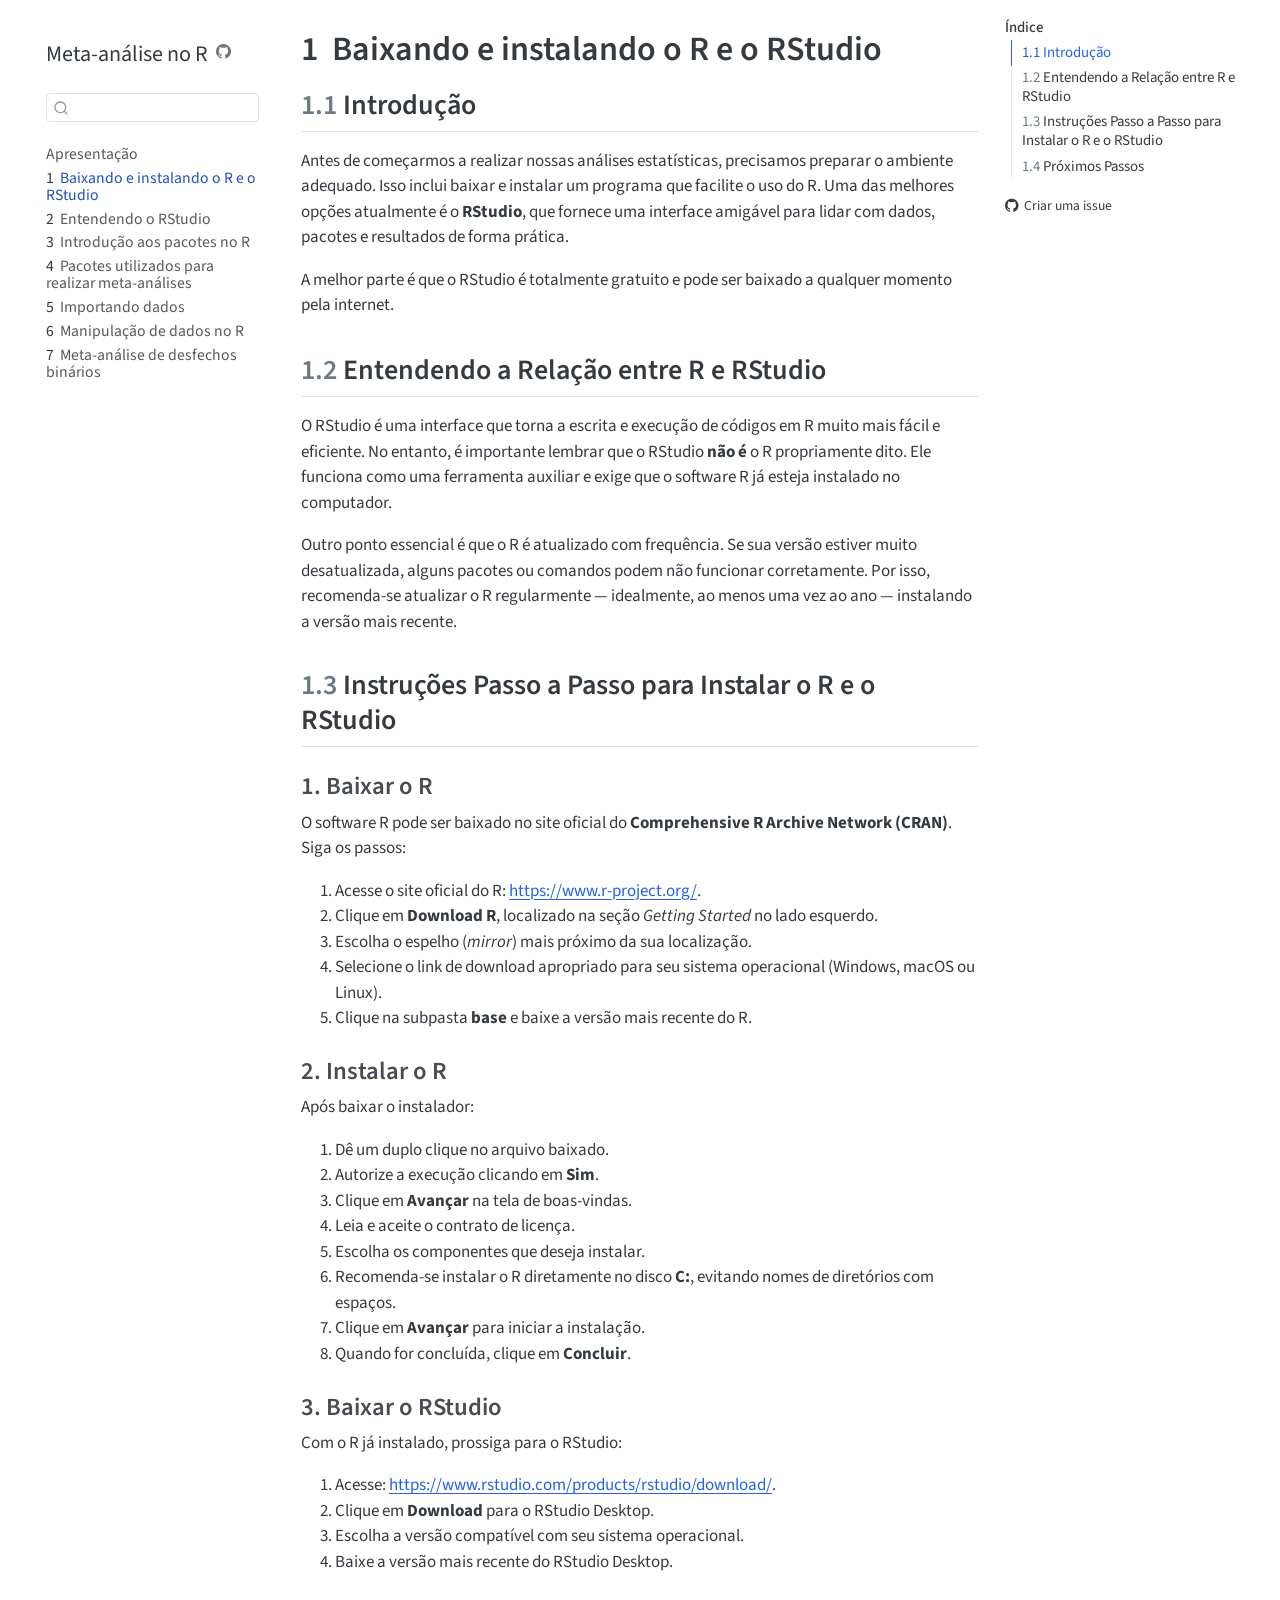
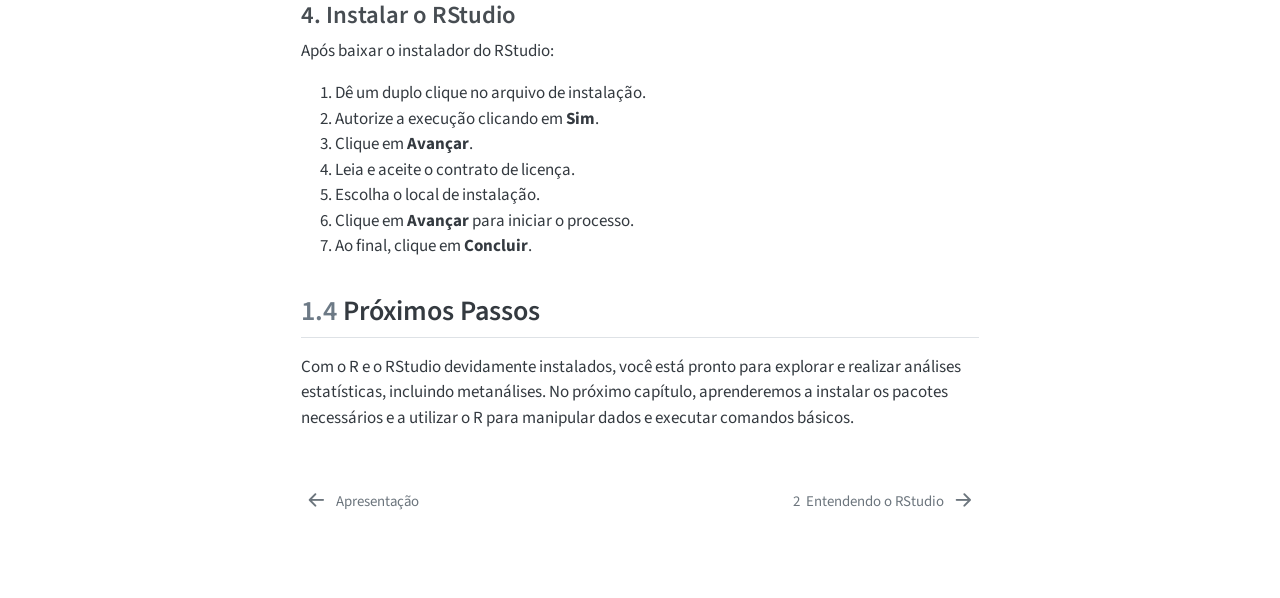
==== cap01-instalando-r-rstudio.html @ 26a284e3 "Built site for gh-pages" ====
<!DOCTYPE html>
<html xmlns="http://www.w3.org/1999/xhtml" lang="pt" xml:lang="pt"><head>

<meta charset="utf-8">
<meta name="generator" content="quarto-1.8.25">

<meta name="viewport" content="width=device-width, initial-scale=1.0, user-scalable=yes">


<title>1&nbsp; Baixando e instalando o R e o RStudio – Meta-análise no R</title>
<style>
code{white-space: pre-wrap;}
span.smallcaps{font-variant: small-caps;}
div.columns{display: flex; gap: min(4vw, 1.5em);}
div.column{flex: auto; overflow-x: auto;}
div.hanging-indent{margin-left: 1.5em; text-indent: -1.5em;}
ul.task-list{list-style: none;}
ul.task-list li input[type="checkbox"] {
  width: 0.8em;
  margin: 0 0.8em 0.2em -1em; /* quarto-specific, see https://github.com/quarto-dev/quarto-cli/issues/4556 */ 
  vertical-align: middle;
}
</style>


<script src="site_libs/quarto-nav/quarto-nav.js"></script>
<script src="site_libs/quarto-nav/headroom.min.js"></script>
<script src="site_libs/clipboard/clipboard.min.js"></script>
<script src="site_libs/quarto-search/autocomplete.umd.js"></script>
<script src="site_libs/quarto-search/fuse.min.js"></script>
<script src="site_libs/quarto-search/quarto-search.js"></script>
<meta name="quarto:offset" content="./">
<link href="./cap02-entendendo-rstudio.html" rel="next">
<link href="./index.html" rel="prev">
<script src="site_libs/quarto-html/quarto.js" type="module"></script>
<script src="site_libs/quarto-html/tabsets/tabsets.js" type="module"></script>
<script src="site_libs/quarto-html/axe/axe-check.js" type="module"></script>
<script src="site_libs/quarto-html/popper.min.js"></script>
<script src="site_libs/quarto-html/tippy.umd.min.js"></script>
<script src="site_libs/quarto-html/anchor.min.js"></script>
<link href="site_libs/quarto-html/tippy.css" rel="stylesheet">
<link href="site_libs/quarto-html/quarto-syntax-highlighting-7b89279ff1a6dce999919e0e67d4d9ec.css" rel="stylesheet" id="quarto-text-highlighting-styles">
<script src="site_libs/bootstrap/bootstrap.min.js"></script>
<link href="site_libs/bootstrap/bootstrap-icons.css" rel="stylesheet">
<link href="site_libs/bootstrap/bootstrap-bf8030b5a8b8f2de5bceddfb8bf38a1d.min.css" rel="stylesheet" append-hash="true" id="quarto-bootstrap" data-mode="light">
<script id="quarto-search-options" type="application/json">{
  "location": "sidebar",
  "copy-button": false,
  "collapse-after": 3,
  "panel-placement": "start",
  "type": "textbox",
  "limit": 50,
  "keyboard-shortcut": [
    "f",
    "/",
    "s"
  ],
  "show-item-context": false,
  "language": {
    "search-no-results-text": "Nenhum resultado",
    "search-matching-documents-text": "documentos correspondentes",
    "search-copy-link-title": "Copiar link para a busca",
    "search-hide-matches-text": "Esconder correspondências adicionais",
    "search-more-match-text": "mais correspondência neste documento",
    "search-more-matches-text": "mais correspondências neste documento",
    "search-clear-button-title": "Limpar",
    "search-text-placeholder": "",
    "search-detached-cancel-button-title": "Cancelar",
    "search-submit-button-title": "Enviar",
    "search-label": "Procurar"
  }
}</script>


</head>

<body class="nav-sidebar floating quarto-light">

<div id="quarto-search-results"></div>
  <header id="quarto-header" class="headroom fixed-top">
  <nav class="quarto-secondary-nav">
    <div class="container-fluid d-flex">
      <button type="button" class="quarto-btn-toggle btn" data-bs-toggle="collapse" role="button" data-bs-target=".quarto-sidebar-collapse-item" aria-controls="quarto-sidebar" aria-expanded="false" aria-label="Alternar barra lateral" onclick="if (window.quartoToggleHeadroom) { window.quartoToggleHeadroom(); }">
        <i class="bi bi-layout-text-sidebar-reverse"></i>
      </button>
        <nav class="quarto-page-breadcrumbs" aria-label="breadcrumb"><ol class="breadcrumb"><li class="breadcrumb-item"><a href="./cap01-instalando-r-rstudio.html"><span class="chapter-number">1</span>&nbsp; <span class="chapter-title">Baixando e instalando o R e o RStudio</span></a></li></ol></nav>
        <a class="flex-grow-1" role="navigation" data-bs-toggle="collapse" data-bs-target=".quarto-sidebar-collapse-item" aria-controls="quarto-sidebar" aria-expanded="false" aria-label="Alternar barra lateral" onclick="if (window.quartoToggleHeadroom) { window.quartoToggleHeadroom(); }">      
        </a>
      <button type="button" class="btn quarto-search-button" aria-label="Procurar" onclick="window.quartoOpenSearch();">
        <i class="bi bi-search"></i>
      </button>
    </div>
  </nav>
</header>
<!-- content -->
<div id="quarto-content" class="quarto-container page-columns page-rows-contents page-layout-article">
<!-- sidebar -->
  <nav id="quarto-sidebar" class="sidebar collapse collapse-horizontal quarto-sidebar-collapse-item sidebar-navigation floating overflow-auto">
    <div class="pt-lg-2 mt-2 text-left sidebar-header sidebar-header-stacked">
      <a href="./index.html" class="sidebar-logo-link">
      </a>
    <div class="sidebar-title mb-0 py-0">
      <a href="./">Meta-análise no R</a> 
        <div class="sidebar-tools-main">
    <a href="https://github.com/metanalise-r/metanalise-r.github.io" title="Código fonte" class="quarto-navigation-tool px-1" aria-label="Código fonte"><i class="bi bi-github"></i></a>
</div>
    </div>
      </div>
        <div class="mt-2 flex-shrink-0 align-items-center">
        <div class="sidebar-search">
        <div id="quarto-search" class="" title="Procurar"></div>
        </div>
        </div>
    <div class="sidebar-menu-container"> 
    <ul class="list-unstyled mt-1">
        <li class="sidebar-item">
  <div class="sidebar-item-container"> 
  <a href="./index.html" class="sidebar-item-text sidebar-link">
 <span class="menu-text">Apresentação</span></a>
  </div>
</li>
        <li class="sidebar-item">
  <div class="sidebar-item-container"> 
  <a href="./cap01-instalando-r-rstudio.html" class="sidebar-item-text sidebar-link active">
 <span class="menu-text"><span class="chapter-number">1</span>&nbsp; <span class="chapter-title">Baixando e instalando o R e o RStudio</span></span></a>
  </div>
</li>
        <li class="sidebar-item">
  <div class="sidebar-item-container"> 
  <a href="./cap02-entendendo-rstudio.html" class="sidebar-item-text sidebar-link">
 <span class="menu-text"><span class="chapter-number">2</span>&nbsp; <span class="chapter-title">Entendendo o RStudio</span></span></a>
  </div>
</li>
        <li class="sidebar-item">
  <div class="sidebar-item-container"> 
  <a href="./cap03-introducao-pacotes.html" class="sidebar-item-text sidebar-link">
 <span class="menu-text"><span class="chapter-number">3</span>&nbsp; <span class="chapter-title">Introdução aos pacotes no R</span></span></a>
  </div>
</li>
        <li class="sidebar-item">
  <div class="sidebar-item-container"> 
  <a href="./cap04-pacotes-metanalise.html" class="sidebar-item-text sidebar-link">
 <span class="menu-text"><span class="chapter-number">4</span>&nbsp; <span class="chapter-title">Pacotes utilizados para realizar meta-análises</span></span></a>
  </div>
</li>
        <li class="sidebar-item">
  <div class="sidebar-item-container"> 
  <a href="./cap05-importando-dados.html" class="sidebar-item-text sidebar-link">
 <span class="menu-text"><span class="chapter-number">5</span>&nbsp; <span class="chapter-title">Importando dados</span></span></a>
  </div>
</li>
        <li class="sidebar-item">
  <div class="sidebar-item-container"> 
  <a href="./cap06-manipulacao-dados.html" class="sidebar-item-text sidebar-link">
 <span class="menu-text"><span class="chapter-number">6</span>&nbsp; <span class="chapter-title">Manipulação de dados no R</span></span></a>
  </div>
</li>
        <li class="sidebar-item">
  <div class="sidebar-item-container"> 
  <a href="./cap07-metanalise-binarios.html" class="sidebar-item-text sidebar-link">
 <span class="menu-text"><span class="chapter-number">7</span>&nbsp; <span class="chapter-title">Meta-análise de desfechos binários</span></span></a>
  </div>
</li>
    </ul>
    </div>
</nav>
<div id="quarto-sidebar-glass" class="quarto-sidebar-collapse-item" data-bs-toggle="collapse" data-bs-target=".quarto-sidebar-collapse-item"></div>
<!-- margin-sidebar -->
    <div id="quarto-margin-sidebar" class="sidebar margin-sidebar">
        <nav id="TOC" role="doc-toc" class="toc-active">
    <h2 id="toc-title">Índice</h2>
   
  <ul>
  <li><a href="#introdução" id="toc-introdução" class="nav-link active" data-scroll-target="#introdução"><span class="header-section-number">1.1</span> Introdução</a></li>
  <li><a href="#entendendo-a-relação-entre-r-e-rstudio" id="toc-entendendo-a-relação-entre-r-e-rstudio" class="nav-link" data-scroll-target="#entendendo-a-relação-entre-r-e-rstudio"><span class="header-section-number">1.2</span> Entendendo a Relação entre R e RStudio</a></li>
  <li><a href="#instruções-passo-a-passo-para-instalar-o-r-e-o-rstudio" id="toc-instruções-passo-a-passo-para-instalar-o-r-e-o-rstudio" class="nav-link" data-scroll-target="#instruções-passo-a-passo-para-instalar-o-r-e-o-rstudio"><span class="header-section-number">1.3</span> Instruções Passo a Passo para Instalar o R e o RStudio</a>
  <ul class="collapse">
  <li><a href="#baixar-o-r" id="toc-baixar-o-r" class="nav-link" data-scroll-target="#baixar-o-r">1. Baixar o R</a></li>
  <li><a href="#instalar-o-r" id="toc-instalar-o-r" class="nav-link" data-scroll-target="#instalar-o-r">2. Instalar o R</a></li>
  <li><a href="#baixar-o-rstudio" id="toc-baixar-o-rstudio" class="nav-link" data-scroll-target="#baixar-o-rstudio">3. Baixar o RStudio</a></li>
  <li><a href="#instalar-o-rstudio" id="toc-instalar-o-rstudio" class="nav-link" data-scroll-target="#instalar-o-rstudio">4. Instalar o RStudio</a></li>
  </ul></li>
  <li><a href="#próximos-passos" id="toc-próximos-passos" class="nav-link" data-scroll-target="#próximos-passos"><span class="header-section-number">1.4</span> Próximos Passos</a></li>
  </ul>
<div class="toc-actions"><ul><li><a href="https://github.com/metanalise-r/metanalise-r.github.io/issues/new" class="toc-action"><i class="bi bi-github"></i>Criar uma issue</a></li></ul></div></nav>
    </div>
<!-- main -->
<main class="content" id="quarto-document-content">

<header id="title-block-header" class="quarto-title-block default">
<div class="quarto-title">
<h1 class="title"><span class="chapter-number">1</span>&nbsp; <span class="chapter-title">Baixando e instalando o R e o RStudio</span></h1>
</div>



<div class="quarto-title-meta">

    
  
    
  </div>
  


</header>


<section id="introdução" class="level2" data-number="1.1">
<h2 data-number="1.1" class="anchored" data-anchor-id="introdução"><span class="header-section-number">1.1</span> Introdução</h2>
<p>Antes de começarmos a realizar nossas análises estatísticas, precisamos preparar o ambiente adequado. Isso inclui baixar e instalar um programa que facilite o uso do R. Uma das melhores opções atualmente é o <strong>RStudio</strong>, que fornece uma interface amigável para lidar com dados, pacotes e resultados de forma prática.</p>
<p>A melhor parte é que o RStudio é totalmente gratuito e pode ser baixado a qualquer momento pela internet.</p>
</section>
<section id="entendendo-a-relação-entre-r-e-rstudio" class="level2" data-number="1.2">
<h2 data-number="1.2" class="anchored" data-anchor-id="entendendo-a-relação-entre-r-e-rstudio"><span class="header-section-number">1.2</span> Entendendo a Relação entre R e RStudio</h2>
<p>O RStudio é uma interface que torna a escrita e execução de códigos em R muito mais fácil e eficiente. No entanto, é importante lembrar que o RStudio <strong>não é</strong> o R propriamente dito. Ele funciona como uma ferramenta auxiliar e exige que o software R já esteja instalado no computador.</p>
<p>Outro ponto essencial é que o R é atualizado com frequência. Se sua versão estiver muito desatualizada, alguns pacotes ou comandos podem não funcionar corretamente. Por isso, recomenda-se atualizar o R regularmente — idealmente, ao menos uma vez ao ano — instalando a versão mais recente.</p>
</section>
<section id="instruções-passo-a-passo-para-instalar-o-r-e-o-rstudio" class="level2" data-number="1.3">
<h2 data-number="1.3" class="anchored" data-anchor-id="instruções-passo-a-passo-para-instalar-o-r-e-o-rstudio"><span class="header-section-number">1.3</span> Instruções Passo a Passo para Instalar o R e o RStudio</h2>
<section id="baixar-o-r" class="level3">
<h3 class="anchored" data-anchor-id="baixar-o-r">1. Baixar o R</h3>
<p>O software R pode ser baixado no site oficial do <strong>Comprehensive R Archive Network (CRAN)</strong>. Siga os passos:</p>
<ol type="1">
<li>Acesse o site oficial do R: <a href="https://www.r-project.org/" class="uri">https://www.r-project.org/</a>.</li>
<li>Clique em <strong>Download R</strong>, localizado na seção <em>Getting Started</em> no lado esquerdo.</li>
<li>Escolha o espelho (<em>mirror</em>) mais próximo da sua localização.</li>
<li>Selecione o link de download apropriado para seu sistema operacional (Windows, macOS ou Linux).</li>
<li>Clique na subpasta <strong>base</strong> e baixe a versão mais recente do R.</li>
</ol>
</section>
<section id="instalar-o-r" class="level3">
<h3 class="anchored" data-anchor-id="instalar-o-r">2. Instalar o R</h3>
<p>Após baixar o instalador:</p>
<ol type="1">
<li>Dê um duplo clique no arquivo baixado.</li>
<li>Autorize a execução clicando em <strong>Sim</strong>.</li>
<li>Clique em <strong>Avançar</strong> na tela de boas-vindas.</li>
<li>Leia e aceite o contrato de licença.</li>
<li>Escolha os componentes que deseja instalar.</li>
<li>Recomenda-se instalar o R diretamente no disco <strong>C:</strong>, evitando nomes de diretórios com espaços.</li>
<li>Clique em <strong>Avançar</strong> para iniciar a instalação.</li>
<li>Quando for concluída, clique em <strong>Concluir</strong>.</li>
</ol>
</section>
<section id="baixar-o-rstudio" class="level3">
<h3 class="anchored" data-anchor-id="baixar-o-rstudio">3. Baixar o RStudio</h3>
<p>Com o R já instalado, prossiga para o RStudio:</p>
<ol type="1">
<li>Acesse: <a href="https://www.rstudio.com/products/rstudio/download/" class="uri">https://www.rstudio.com/products/rstudio/download/</a>.</li>
<li>Clique em <strong>Download</strong> para o RStudio Desktop.</li>
<li>Escolha a versão compatível com seu sistema operacional.</li>
<li>Baixe a versão mais recente do RStudio Desktop.</li>
</ol>
</section>
<section id="instalar-o-rstudio" class="level3">
<h3 class="anchored" data-anchor-id="instalar-o-rstudio">4. Instalar o RStudio</h3>
<p>Após baixar o instalador do RStudio:</p>
<ol type="1">
<li>Dê um duplo clique no arquivo de instalação.</li>
<li>Autorize a execução clicando em <strong>Sim</strong>.</li>
<li>Clique em <strong>Avançar</strong>.</li>
<li>Leia e aceite o contrato de licença.</li>
<li>Escolha o local de instalação.</li>
<li>Clique em <strong>Avançar</strong> para iniciar o processo.</li>
<li>Ao final, clique em <strong>Concluir</strong>.</li>
</ol>
</section>
</section>
<section id="próximos-passos" class="level2" data-number="1.4">
<h2 data-number="1.4" class="anchored" data-anchor-id="próximos-passos"><span class="header-section-number">1.4</span> Próximos Passos</h2>
<p>Com o R e o RStudio devidamente instalados, você está pronto para explorar e realizar análises estatísticas, incluindo metanálises. No próximo capítulo, aprenderemos a instalar os pacotes necessários e a utilizar o R para manipular dados e executar comandos básicos.</p>


</section>

</main> <!-- /main -->
<script id="quarto-html-after-body" type="application/javascript">
  window.document.addEventListener("DOMContentLoaded", function (event) {
    const icon = "";
    const anchorJS = new window.AnchorJS();
    anchorJS.options = {
      placement: 'right',
      icon: icon
    };
    anchorJS.add('.anchored');
    const isCodeAnnotation = (el) => {
      for (const clz of el.classList) {
        if (clz.startsWith('code-annotation-')) {                     
          return true;
        }
      }
      return false;
    }
    const onCopySuccess = function(e) {
      // button target
      const button = e.trigger;
      // don't keep focus
      button.blur();
      // flash "checked"
      button.classList.add('code-copy-button-checked');
      var currentTitle = button.getAttribute("title");
      button.setAttribute("title", "Copiada");
      let tooltip;
      if (window.bootstrap) {
        button.setAttribute("data-bs-toggle", "tooltip");
        button.setAttribute("data-bs-placement", "left");
        button.setAttribute("data-bs-title", "Copiada");
        tooltip = new bootstrap.Tooltip(button, 
          { trigger: "manual", 
            customClass: "code-copy-button-tooltip",
            offset: [0, -8]});
        tooltip.show();    
      }
      setTimeout(function() {
        if (tooltip) {
          tooltip.hide();
          button.removeAttribute("data-bs-title");
          button.removeAttribute("data-bs-toggle");
          button.removeAttribute("data-bs-placement");
        }
        button.setAttribute("title", currentTitle);
        button.classList.remove('code-copy-button-checked');
      }, 1000);
      // clear code selection
      e.clearSelection();
    }
    const getTextToCopy = function(trigger) {
      const outerScaffold = trigger.parentElement.cloneNode(true);
      const codeEl = outerScaffold.querySelector('code');
      for (const childEl of codeEl.children) {
        if (isCodeAnnotation(childEl)) {
          childEl.remove();
        }
      }
      return codeEl.innerText;
    }
    const clipboard = new window.ClipboardJS('.code-copy-button:not([data-in-quarto-modal])', {
      text: getTextToCopy
    });
    clipboard.on('success', onCopySuccess);
    if (window.document.getElementById('quarto-embedded-source-code-modal')) {
      const clipboardModal = new window.ClipboardJS('.code-copy-button[data-in-quarto-modal]', {
        text: getTextToCopy,
        container: window.document.getElementById('quarto-embedded-source-code-modal')
      });
      clipboardModal.on('success', onCopySuccess);
    }
      var localhostRegex = new RegExp(/^(?:http|https):\/\/localhost\:?[0-9]*\//);
      var mailtoRegex = new RegExp(/^mailto:/);
        var filterRegex = new RegExp("https:\/\/metanalise-r\.github\.io");
      var isInternal = (href) => {
          return filterRegex.test(href) || localhostRegex.test(href) || mailtoRegex.test(href);
      }
      // Inspect non-navigation links and adorn them if external
     var links = window.document.querySelectorAll('a[href]:not(.nav-link):not(.navbar-brand):not(.toc-action):not(.sidebar-link):not(.sidebar-item-toggle):not(.pagination-link):not(.no-external):not([aria-hidden]):not(.dropdown-item):not(.quarto-navigation-tool):not(.about-link)');
      for (var i=0; i<links.length; i++) {
        const link = links[i];
        if (!isInternal(link.href)) {
          // undo the damage that might have been done by quarto-nav.js in the case of
          // links that we want to consider external
          if (link.dataset.originalHref !== undefined) {
            link.href = link.dataset.originalHref;
          }
        }
      }
    function tippyHover(el, contentFn, onTriggerFn, onUntriggerFn) {
      const config = {
        allowHTML: true,
        maxWidth: 500,
        delay: 100,
        arrow: false,
        appendTo: function(el) {
            return el.parentElement;
        },
        interactive: true,
        interactiveBorder: 10,
        theme: 'quarto',
        placement: 'bottom-start',
      };
      if (contentFn) {
        config.content = contentFn;
      }
      if (onTriggerFn) {
        config.onTrigger = onTriggerFn;
      }
      if (onUntriggerFn) {
        config.onUntrigger = onUntriggerFn;
      }
      window.tippy(el, config); 
    }
    const noterefs = window.document.querySelectorAll('a[role="doc-noteref"]');
    for (var i=0; i<noterefs.length; i++) {
      const ref = noterefs[i];
      tippyHover(ref, function() {
        // use id or data attribute instead here
        let href = ref.getAttribute('data-footnote-href') || ref.getAttribute('href');
        try { href = new URL(href).hash; } catch {}
        const id = href.replace(/^#\/?/, "");
        const note = window.document.getElementById(id);
        if (note) {
          return note.innerHTML;
        } else {
          return "";
        }
      });
    }
    const xrefs = window.document.querySelectorAll('a.quarto-xref');
    const processXRef = (id, note) => {
      // Strip column container classes
      const stripColumnClz = (el) => {
        el.classList.remove("page-full", "page-columns");
        if (el.children) {
          for (const child of el.children) {
            stripColumnClz(child);
          }
        }
      }
      stripColumnClz(note)
      if (id === null || id.startsWith('sec-')) {
        // Special case sections, only their first couple elements
        const container = document.createElement("div");
        if (note.children && note.children.length > 2) {
          container.appendChild(note.children[0].cloneNode(true));
          for (let i = 1; i < note.children.length; i++) {
            const child = note.children[i];
            if (child.tagName === "P" && child.innerText === "") {
              continue;
            } else {
              container.appendChild(child.cloneNode(true));
              break;
            }
          }
          if (window.Quarto?.typesetMath) {
            window.Quarto.typesetMath(container);
          }
          return container.innerHTML
        } else {
          if (window.Quarto?.typesetMath) {
            window.Quarto.typesetMath(note);
          }
          return note.innerHTML;
        }
      } else {
        // Remove any anchor links if they are present
        const anchorLink = note.querySelector('a.anchorjs-link');
        if (anchorLink) {
          anchorLink.remove();
        }
        if (window.Quarto?.typesetMath) {
          window.Quarto.typesetMath(note);
        }
        if (note.classList.contains("callout")) {
          return note.outerHTML;
        } else {
          return note.innerHTML;
        }
      }
    }
    for (var i=0; i<xrefs.length; i++) {
      const xref = xrefs[i];
      tippyHover(xref, undefined, function(instance) {
        instance.disable();
        let url = xref.getAttribute('href');
        let hash = undefined; 
        if (url.startsWith('#')) {
          hash = url;
        } else {
          try { hash = new URL(url).hash; } catch {}
        }
        if (hash) {
          const id = hash.replace(/^#\/?/, "");
          const note = window.document.getElementById(id);
          if (note !== null) {
            try {
              const html = processXRef(id, note.cloneNode(true));
              instance.setContent(html);
            } finally {
              instance.enable();
              instance.show();
            }
          } else {
            // See if we can fetch this
            fetch(url.split('#')[0])
            .then(res => res.text())
            .then(html => {
              const parser = new DOMParser();
              const htmlDoc = parser.parseFromString(html, "text/html");
              const note = htmlDoc.getElementById(id);
              if (note !== null) {
                const html = processXRef(id, note);
                instance.setContent(html);
              } 
            }).finally(() => {
              instance.enable();
              instance.show();
            });
          }
        } else {
          // See if we can fetch a full url (with no hash to target)
          // This is a special case and we should probably do some content thinning / targeting
          fetch(url)
          .then(res => res.text())
          .then(html => {
            const parser = new DOMParser();
            const htmlDoc = parser.parseFromString(html, "text/html");
            const note = htmlDoc.querySelector('main.content');
            if (note !== null) {
              // This should only happen for chapter cross references
              // (since there is no id in the URL)
              // remove the first header
              if (note.children.length > 0 && note.children[0].tagName === "HEADER") {
                note.children[0].remove();
              }
              const html = processXRef(null, note);
              instance.setContent(html);
            } 
          }).finally(() => {
            instance.enable();
            instance.show();
          });
        }
      }, function(instance) {
      });
    }
        let selectedAnnoteEl;
        const selectorForAnnotation = ( cell, annotation) => {
          let cellAttr = 'data-code-cell="' + cell + '"';
          let lineAttr = 'data-code-annotation="' +  annotation + '"';
          const selector = 'span[' + cellAttr + '][' + lineAttr + ']';
          return selector;
        }
        const selectCodeLines = (annoteEl) => {
          const doc = window.document;
          const targetCell = annoteEl.getAttribute("data-target-cell");
          const targetAnnotation = annoteEl.getAttribute("data-target-annotation");
          const annoteSpan = window.document.querySelector(selectorForAnnotation(targetCell, targetAnnotation));
          const lines = annoteSpan.getAttribute("data-code-lines").split(",");
          const lineIds = lines.map((line) => {
            return targetCell + "-" + line;
          })
          let top = null;
          let height = null;
          let parent = null;
          if (lineIds.length > 0) {
              //compute the position of the single el (top and bottom and make a div)
              const el = window.document.getElementById(lineIds[0]);
              top = el.offsetTop;
              height = el.offsetHeight;
              parent = el.parentElement.parentElement;
            if (lineIds.length > 1) {
              const lastEl = window.document.getElementById(lineIds[lineIds.length - 1]);
              const bottom = lastEl.offsetTop + lastEl.offsetHeight;
              height = bottom - top;
            }
            if (top !== null && height !== null && parent !== null) {
              // cook up a div (if necessary) and position it 
              let div = window.document.getElementById("code-annotation-line-highlight");
              if (div === null) {
                div = window.document.createElement("div");
                div.setAttribute("id", "code-annotation-line-highlight");
                div.style.position = 'absolute';
                parent.appendChild(div);
              }
              div.style.top = top - 2 + "px";
              div.style.height = height + 4 + "px";
              div.style.left = 0;
              let gutterDiv = window.document.getElementById("code-annotation-line-highlight-gutter");
              if (gutterDiv === null) {
                gutterDiv = window.document.createElement("div");
                gutterDiv.setAttribute("id", "code-annotation-line-highlight-gutter");
                gutterDiv.style.position = 'absolute';
                const codeCell = window.document.getElementById(targetCell);
                const gutter = codeCell.querySelector('.code-annotation-gutter');
                gutter.appendChild(gutterDiv);
              }
              gutterDiv.style.top = top - 2 + "px";
              gutterDiv.style.height = height + 4 + "px";
            }
            selectedAnnoteEl = annoteEl;
          }
        };
        const unselectCodeLines = () => {
          const elementsIds = ["code-annotation-line-highlight", "code-annotation-line-highlight-gutter"];
          elementsIds.forEach((elId) => {
            const div = window.document.getElementById(elId);
            if (div) {
              div.remove();
            }
          });
          selectedAnnoteEl = undefined;
        };
          // Handle positioning of the toggle
      window.addEventListener(
        "resize",
        throttle(() => {
          elRect = undefined;
          if (selectedAnnoteEl) {
            selectCodeLines(selectedAnnoteEl);
          }
        }, 10)
      );
      function throttle(fn, ms) {
      let throttle = false;
      let timer;
        return (...args) => {
          if(!throttle) { // first call gets through
              fn.apply(this, args);
              throttle = true;
          } else { // all the others get throttled
              if(timer) clearTimeout(timer); // cancel #2
              timer = setTimeout(() => {
                fn.apply(this, args);
                timer = throttle = false;
              }, ms);
          }
        };
      }
        // Attach click handler to the DT
        const annoteDls = window.document.querySelectorAll('dt[data-target-cell]');
        for (const annoteDlNode of annoteDls) {
          annoteDlNode.addEventListener('click', (event) => {
            const clickedEl = event.target;
            if (clickedEl !== selectedAnnoteEl) {
              unselectCodeLines();
              const activeEl = window.document.querySelector('dt[data-target-cell].code-annotation-active');
              if (activeEl) {
                activeEl.classList.remove('code-annotation-active');
              }
              selectCodeLines(clickedEl);
              clickedEl.classList.add('code-annotation-active');
            } else {
              // Unselect the line
              unselectCodeLines();
              clickedEl.classList.remove('code-annotation-active');
            }
          });
        }
    const findCites = (el) => {
      const parentEl = el.parentElement;
      if (parentEl) {
        const cites = parentEl.dataset.cites;
        if (cites) {
          return {
            el,
            cites: cites.split(' ')
          };
        } else {
          return findCites(el.parentElement)
        }
      } else {
        return undefined;
      }
    };
    var bibliorefs = window.document.querySelectorAll('a[role="doc-biblioref"]');
    for (var i=0; i<bibliorefs.length; i++) {
      const ref = bibliorefs[i];
      const citeInfo = findCites(ref);
      if (citeInfo) {
        tippyHover(citeInfo.el, function() {
          var popup = window.document.createElement('div');
          citeInfo.cites.forEach(function(cite) {
            var citeDiv = window.document.createElement('div');
            citeDiv.classList.add('hanging-indent');
            citeDiv.classList.add('csl-entry');
            var biblioDiv = window.document.getElementById('ref-' + cite);
            if (biblioDiv) {
              citeDiv.innerHTML = biblioDiv.innerHTML;
            }
            popup.appendChild(citeDiv);
          });
          return popup.innerHTML;
        });
      }
    }
  });
  </script>
<nav class="page-navigation">
  <div class="nav-page nav-page-previous">
      <a href="./index.html" class="pagination-link" aria-label="Apresentação">
        <i class="bi bi-arrow-left-short"></i> <span class="nav-page-text">Apresentação</span>
      </a>          
  </div>
  <div class="nav-page nav-page-next">
      <a href="./cap02-entendendo-rstudio.html" class="pagination-link" aria-label="Entendendo o RStudio">
        <span class="nav-page-text"><span class="chapter-number">2</span>&nbsp; <span class="chapter-title">Entendendo o RStudio</span></span> <i class="bi bi-arrow-right-short"></i>
      </a>
  </div>
</nav>
</div> <!-- /content -->




<footer class="footer"><div class="nav-footer"><div class="nav-footer-center"><div class="toc-actions d-sm-block d-md-none"><ul><li><a href="https://github.com/metanalise-r/metanalise-r.github.io/issues/new" class="toc-action"><i class="bi bi-github"></i>Criar uma issue</a></li></ul></div></div></div></footer></body></html>
---- site_libs/quarto-html/tippy.css ----
.tippy-box[data-animation=fade][data-state=hidden]{opacity:0}[data-tippy-root]{max-width:calc(100vw - 10px)}.tippy-box{position:relative;background-color:#333;color:#fff;border-radius:4px;font-size:14px;line-height:1.4;white-space:normal;outline:0;transition-property:transform,visibility,opacity}.tippy-box[data-placement^=top]>.tippy-arrow{bottom:0}.tippy-box[data-placement^=top]>.tippy-arrow:before{bottom:-7px;left:0;border-width:8px 8px 0;border-top-color:initial;transform-origin:center top}.tippy-box[data-placement^=bottom]>.tippy-arrow{top:0}.tippy-box[data-placement^=bottom]>.tippy-arrow:before{top:-7px;left:0;border-width:0 8px 8px;border-bottom-color:initial;transform-origin:center bottom}.tippy-box[data-placement^=left]>.tippy-arrow{right:0}.tippy-box[data-placement^=left]>.tippy-arrow:before{border-width:8px 0 8px 8px;border-left-color:initial;right:-7px;transform-origin:center left}.tippy-box[data-placement^=right]>.tippy-arrow{left:0}.tippy-box[data-placement^=right]>.tippy-arrow:before{left:-7px;border-width:8px 8px 8px 0;border-right-color:initial;transform-origin:center right}.tippy-box[data-inertia][data-state=visible]{transition-timing-function:cubic-bezier(.54,1.5,.38,1.11)}.tippy-arrow{width:16px;height:16px;color:#333}.tippy-arrow:before{content:"";position:absolute;border-color:transparent;border-style:solid}.tippy-content{position:relative;padding:5px 9px;z-index:1}
---- site_libs/quarto-html/quarto-syntax-highlighting-7b89279ff1a6dce999919e0e67d4d9ec.css ----
/* quarto syntax highlight colors */
:root {
  --quarto-hl-ot-color: #003B4F;
  --quarto-hl-at-color: #657422;
  --quarto-hl-ss-color: #20794D;
  --quarto-hl-an-color: #5E5E5E;
  --quarto-hl-fu-color: #4758AB;
  --quarto-hl-st-color: #20794D;
  --quarto-hl-cf-color: #003B4F;
  --quarto-hl-op-color: #5E5E5E;
  --quarto-hl-er-color: #AD0000;
  --quarto-hl-bn-color: #AD0000;
  --quarto-hl-al-color: #AD0000;
  --quarto-hl-va-color: #111111;
  --quarto-hl-bu-color: inherit;
  --quarto-hl-ex-color: inherit;
  --quarto-hl-pp-color: #AD0000;
  --quarto-hl-in-color: #5E5E5E;
  --quarto-hl-vs-color: #20794D;
  --quarto-hl-wa-color: #5E5E5E;
  --quarto-hl-do-color: #5E5E5E;
  --quarto-hl-im-color: #00769E;
  --quarto-hl-ch-color: #20794D;
  --quarto-hl-dt-color: #AD0000;
  --quarto-hl-fl-color: #AD0000;
  --quarto-hl-co-color: #5E5E5E;
  --quarto-hl-cv-color: #5E5E5E;
  --quarto-hl-cn-color: #8f5902;
  --quarto-hl-sc-color: #5E5E5E;
  --quarto-hl-dv-color: #AD0000;
  --quarto-hl-kw-color: #003B4F;
}

/* other quarto variables */
:root {
  --quarto-font-monospace: SFMono-Regular, Menlo, Monaco, Consolas, "Liberation Mono", "Courier New", monospace;
}

/* syntax highlight based on Pandoc's rules */
pre > code.sourceCode > span {
  color: #003B4F;
}

code.sourceCode > span {
  color: #003B4F;
}

div.sourceCode,
div.sourceCode pre.sourceCode {
  color: #003B4F;
}

/* Normal */
code span {
  color: #003B4F;
}

/* Alert */
code span.al {
  color: #AD0000;
  font-style: inherit;
}

/* Annotation */
code span.an {
  color: #5E5E5E;
  font-style: inherit;
}

/* Attribute */
code span.at {
  color: #657422;
  font-style: inherit;
}

/* BaseN */
code span.bn {
  color: #AD0000;
  font-style: inherit;
}

/* BuiltIn */
code span.bu {
  font-style: inherit;
}

/* ControlFlow */
code span.cf {
  color: #003B4F;
  font-weight: bold;
  font-style: inherit;
}

/* Char */
code span.ch {
  color: #20794D;
  font-style: inherit;
}

/* Constant */
code span.cn {
  color: #8f5902;
  font-style: inherit;
}

/* Comment */
code span.co {
  color: #5E5E5E;
  font-style: inherit;
}

/* CommentVar */
code span.cv {
  color: #5E5E5E;
  font-style: italic;
}

/* Documentation */
code span.do {
  color: #5E5E5E;
  font-style: italic;
}

/* DataType */
code span.dt {
  color: #AD0000;
  font-style: inherit;
}

/* DecVal */
code span.dv {
  color: #AD0000;
  font-style: inherit;
}

/* Error */
code span.er {
  color: #AD0000;
  font-style: inherit;
}

/* Extension */
code span.ex {
  font-style: inherit;
}

/* Float */
code span.fl {
  color: #AD0000;
  font-style: inherit;
}

/* Function */
code span.fu {
  color: #4758AB;
  font-style: inherit;
}

/* Import */
code span.im {
  color: #00769E;
  font-style: inherit;
}

/* Information */
code span.in {
  color: #5E5E5E;
  font-style: inherit;
}

/* Keyword */
code span.kw {
  color: #003B4F;
  font-weight: bold;
  font-style: inherit;
}

/* Operator */
code span.op {
  color: #5E5E5E;
  font-style: inherit;
}

/* Other */
code span.ot {
  color: #003B4F;
  font-style: inherit;
}

/* Preprocessor */
code span.pp {
  color: #AD0000;
  font-style: inherit;
}

/* SpecialChar */
code span.sc {
  color: #5E5E5E;
  font-style: inherit;
}

/* SpecialString */
code span.ss {
  color: #20794D;
  font-style: inherit;
}

/* String */
code span.st {
  color: #20794D;
  font-style: inherit;
}

/* Variable */
code span.va {
  color: #111111;
  font-style: inherit;
}

/* VerbatimString */
code span.vs {
  color: #20794D;
  font-style: inherit;
}

/* Warning */
code span.wa {
  color: #5E5E5E;
  font-style: italic;
}

.prevent-inlining {
  content: "</";
}

/*# sourceMappingURL=3944bc705cfaf4c80e56f77c5205168a.css.map */
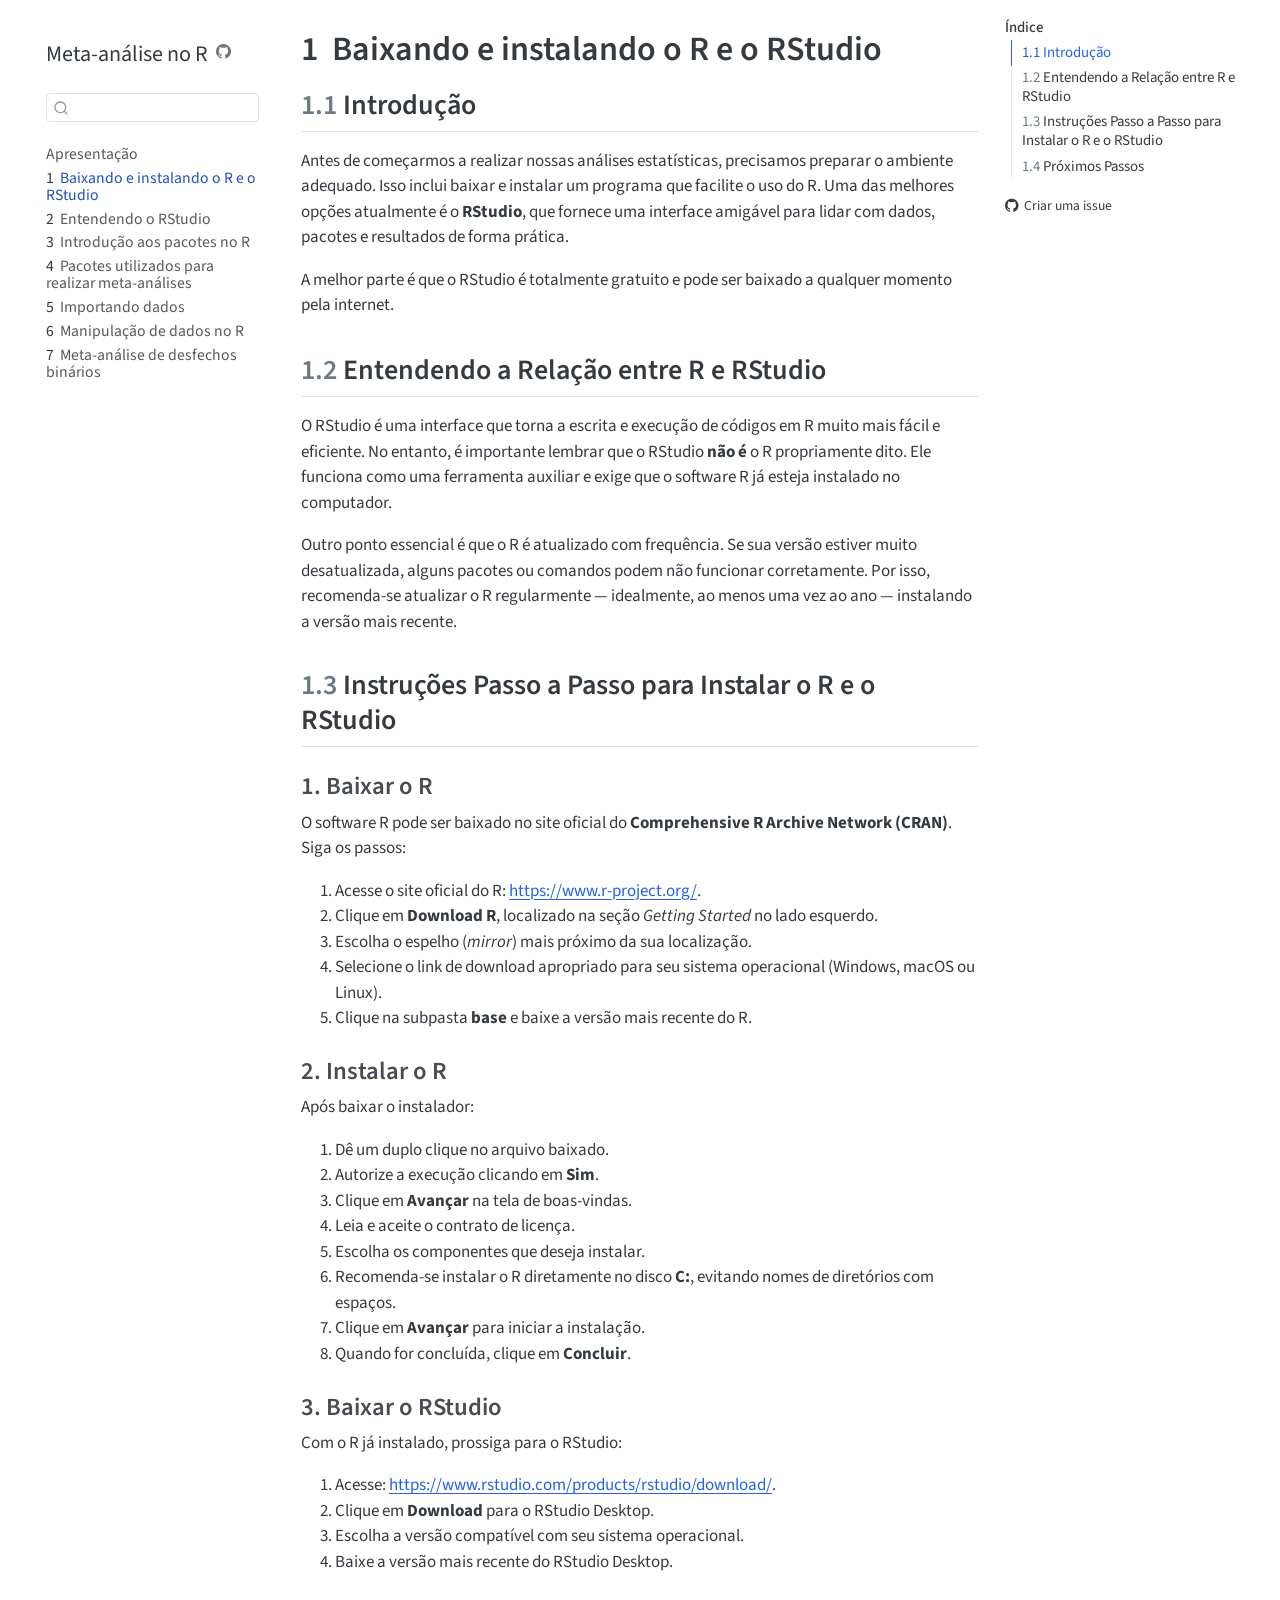
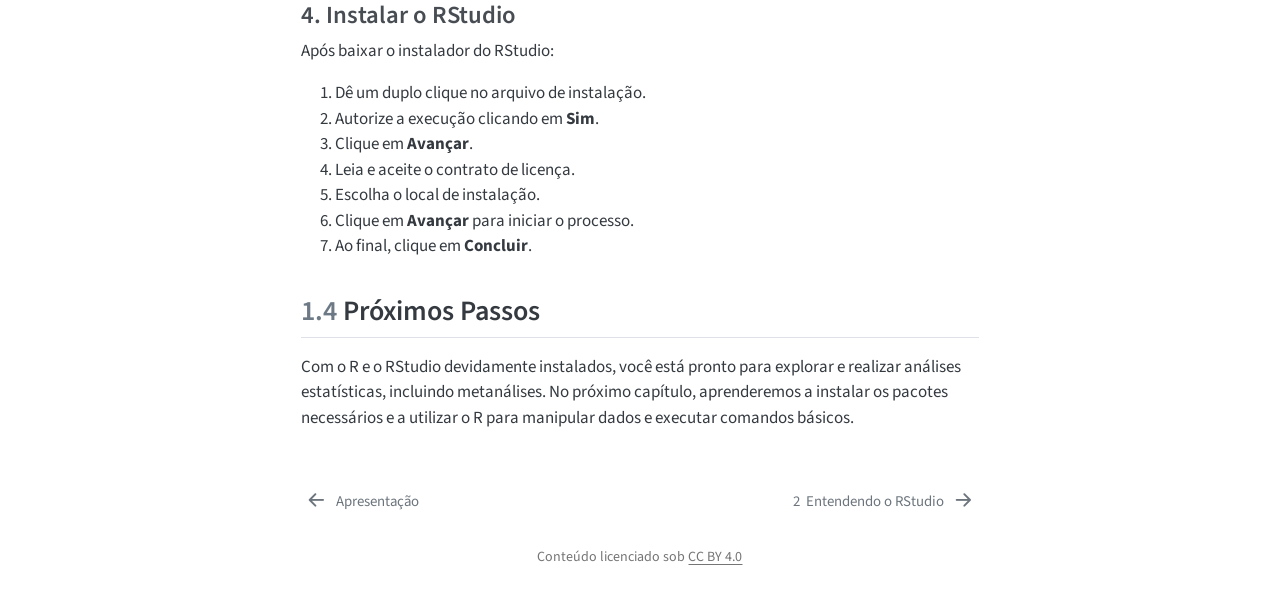
==== commit 40fa4c8c: "Built site for gh-pages" ====
--- a/cap01-instalando-r-rstudio.html
+++ b/cap01-instalando-r-rstudio.html
@@ -688,8 +688,21 @@
   </div>
 </nav>
 </div> <!-- /content -->
-
-
-
-
-<footer class="footer"><div class="nav-footer"><div class="nav-footer-center"><div class="toc-actions d-sm-block d-md-none"><ul><li><a href="https://github.com/metanalise-r/metanalise-r.github.io/issues/new" class="toc-action"><i class="bi bi-github"></i>Criar uma issue</a></li></ul></div></div></div></footer></body></html>+<footer class="footer">
+  <div class="nav-footer">
+    <div class="nav-footer-left">
+      &nbsp;
+    </div>   
+    <div class="nav-footer-center">
+<p>Conteúdo licenciado sob <a href="https://creativecommons.org/licenses/by/4.0/deed.pt-br">CC BY 4.0</a></p>
+<div class="toc-actions d-sm-block d-md-none"><ul><li><a href="https://github.com/metanalise-r/metanalise-r.github.io/issues/new" class="toc-action"><i class="bi bi-github"></i>Criar uma issue</a></li></ul></div></div>
+    <div class="nav-footer-right">
+      &nbsp;
+    </div>
+  </div>
+</footer>
+
+
+
+
+</body></html>
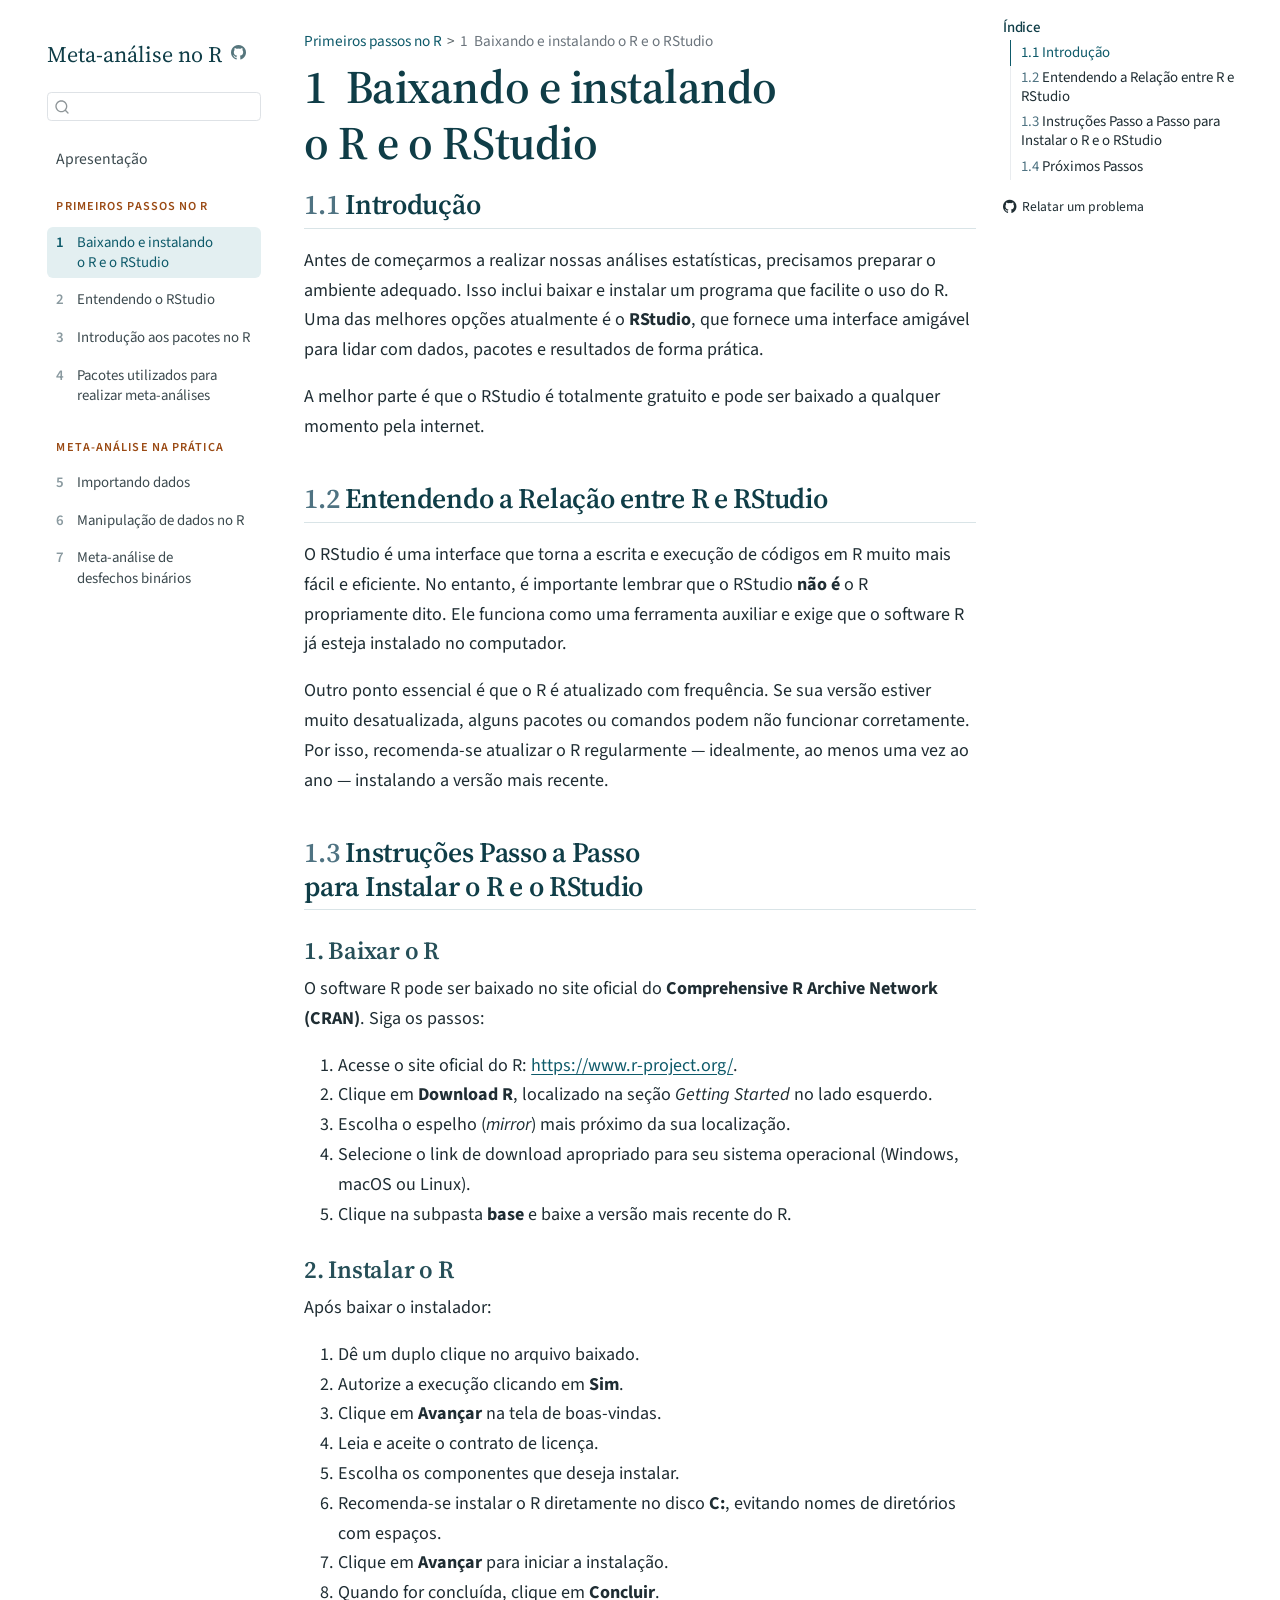
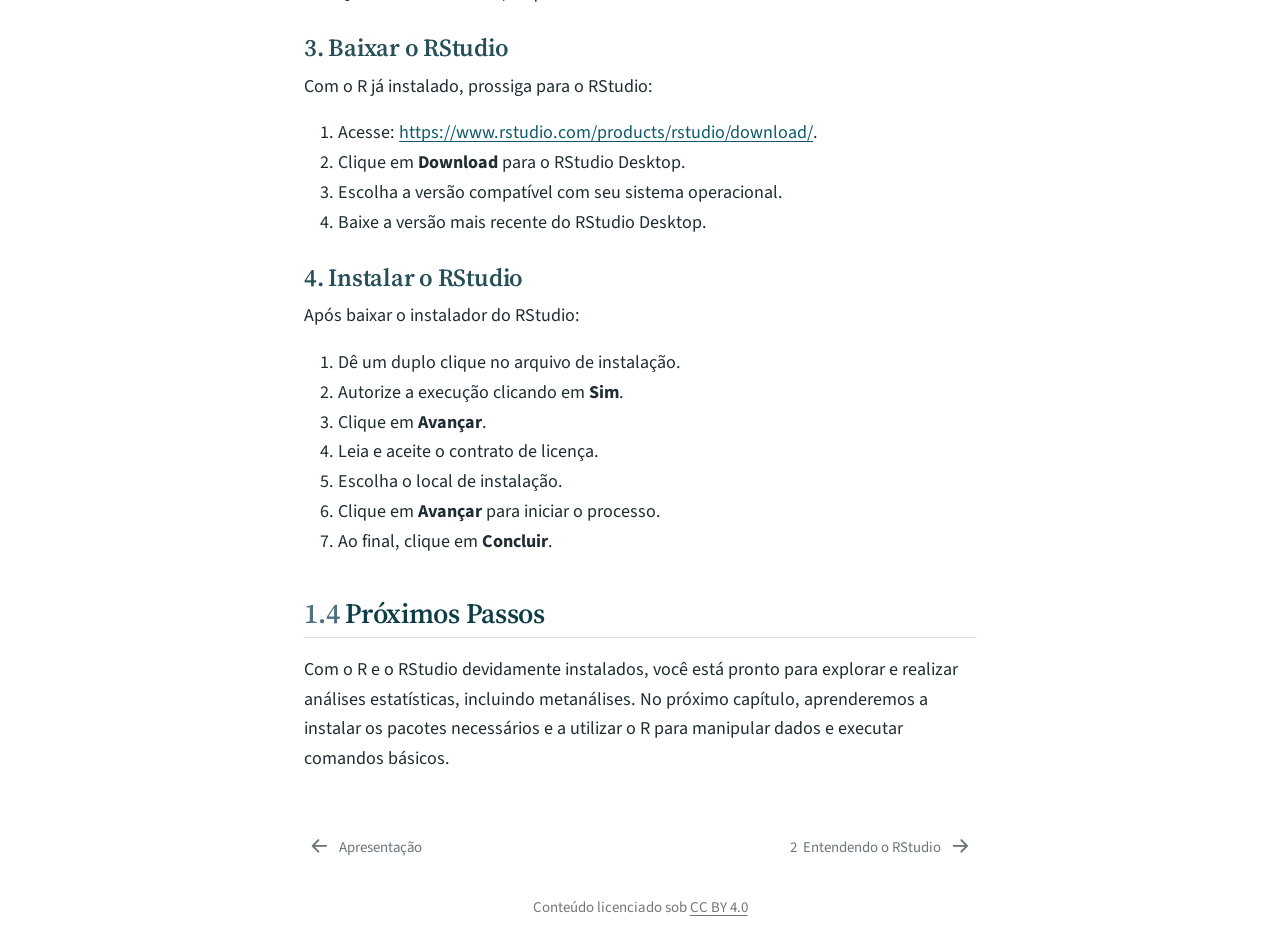
==== commit 87c90d49: "Built site for gh-pages" ====
--- a/cap01-instalando-r-rstudio.html
+++ b/cap01-instalando-r-rstudio.html
@@ -32,6 +32,7 @@
 <meta name="quarto:offset" content="./">
 <link href="./cap02-entendendo-rstudio.html" rel="next">
 <link href="./index.html" rel="prev">
+<link href="./imagens/favicon.svg" rel="icon" type="image/svg+xml">
 <script src="site_libs/quarto-html/quarto.js" type="module"></script>
 <script src="site_libs/quarto-html/tabsets/tabsets.js" type="module"></script>
 <script src="site_libs/quarto-html/axe/axe-check.js" type="module"></script>
@@ -39,10 +40,10 @@
 <script src="site_libs/quarto-html/tippy.umd.min.js"></script>
 <script src="site_libs/quarto-html/anchor.min.js"></script>
 <link href="site_libs/quarto-html/tippy.css" rel="stylesheet">
-<link href="site_libs/quarto-html/quarto-syntax-highlighting-7b89279ff1a6dce999919e0e67d4d9ec.css" rel="stylesheet" id="quarto-text-highlighting-styles">
+<link href="site_libs/quarto-html/quarto-syntax-highlighting-b311067de9bb61c87081b7a4fd9bc435.css" rel="stylesheet" id="quarto-text-highlighting-styles">
 <script src="site_libs/bootstrap/bootstrap.min.js"></script>
 <link href="site_libs/bootstrap/bootstrap-icons.css" rel="stylesheet">
-<link href="site_libs/bootstrap/bootstrap-bf8030b5a8b8f2de5bceddfb8bf38a1d.min.css" rel="stylesheet" append-hash="true" id="quarto-bootstrap" data-mode="light">
+<link href="site_libs/bootstrap/bootstrap-670e3724db7835d07184ee28e3689933.min.css" rel="stylesheet" append-hash="true" id="quarto-bootstrap" data-mode="light">
 <script id="quarto-search-options" type="application/json">{
   "location": "sidebar",
   "copy-button": false,
@@ -70,6 +71,9 @@
     "search-label": "Procurar"
   }
 }</script>
+<link rel="preconnect" href="https://fonts.googleapis.com">
+<link rel="preconnect" href="https://fonts.gstatic.com" crossorigin="">
+<link href="https://fonts.googleapis.com/css2?family=JetBrains+Mono:wght@400;600&amp;family=Source+Sans+3:ital,wght@0,400;0,600;1,400&amp;family=Source+Serif+4:opsz,wght@8..60,600&amp;display=swap" rel="stylesheet">
 
 
 </head>
@@ -83,7 +87,7 @@
       <button type="button" class="quarto-btn-toggle btn" data-bs-toggle="collapse" role="button" data-bs-target=".quarto-sidebar-collapse-item" aria-controls="quarto-sidebar" aria-expanded="false" aria-label="Alternar barra lateral" onclick="if (window.quartoToggleHeadroom) { window.quartoToggleHeadroom(); }">
         <i class="bi bi-layout-text-sidebar-reverse"></i>
       </button>
-        <nav class="quarto-page-breadcrumbs" aria-label="breadcrumb"><ol class="breadcrumb"><li class="breadcrumb-item"><a href="./cap01-instalando-r-rstudio.html"><span class="chapter-number">1</span>&nbsp; <span class="chapter-title">Baixando e instalando o R e o RStudio</span></a></li></ol></nav>
+        <nav class="quarto-page-breadcrumbs" aria-label="breadcrumb"><ol class="breadcrumb"><li class="breadcrumb-item"><a href="./cap01-instalando-r-rstudio.html">Primeiros passos no R</a></li><li class="breadcrumb-item"><a href="./cap01-instalando-r-rstudio.html"><span class="chapter-number">1</span>&nbsp; <span class="chapter-title">Baixando e instalando o R e o RStudio</span></a></li></ol></nav>
         <a class="flex-grow-1" role="navigation" data-bs-toggle="collapse" data-bs-target=".quarto-sidebar-collapse-item" aria-controls="quarto-sidebar" aria-expanded="false" aria-label="Alternar barra lateral" onclick="if (window.quartoToggleHeadroom) { window.quartoToggleHeadroom(); }">      
         </a>
       <button type="button" class="btn quarto-search-button" aria-label="Procurar" onclick="window.quartoOpenSearch();">
@@ -119,48 +123,70 @@
  <span class="menu-text">Apresentação</span></a>
   </div>
 </li>
-        <li class="sidebar-item">
+        <li class="sidebar-item sidebar-item-section">
+      <div class="sidebar-item-container"> 
+            <a class="sidebar-item-text sidebar-link text-start" data-bs-toggle="collapse" data-bs-target="#quarto-sidebar-section-1" role="navigation" aria-expanded="true">
+ <span class="menu-text">Primeiros passos no R</span></a>
+          <a class="sidebar-item-toggle text-start" data-bs-toggle="collapse" data-bs-target="#quarto-sidebar-section-1" role="navigation" aria-expanded="true" aria-label="Alternar seção">
+            <i class="bi bi-chevron-right ms-2"></i>
+          </a> 
+      </div>
+      <ul id="quarto-sidebar-section-1" class="collapse list-unstyled sidebar-section depth1 show">  
+          <li class="sidebar-item">
   <div class="sidebar-item-container"> 
   <a href="./cap01-instalando-r-rstudio.html" class="sidebar-item-text sidebar-link active">
  <span class="menu-text"><span class="chapter-number">1</span>&nbsp; <span class="chapter-title">Baixando e instalando o R e o RStudio</span></span></a>
   </div>
 </li>
-        <li class="sidebar-item">
+          <li class="sidebar-item">
   <div class="sidebar-item-container"> 
   <a href="./cap02-entendendo-rstudio.html" class="sidebar-item-text sidebar-link">
  <span class="menu-text"><span class="chapter-number">2</span>&nbsp; <span class="chapter-title">Entendendo o RStudio</span></span></a>
   </div>
 </li>
-        <li class="sidebar-item">
+          <li class="sidebar-item">
   <div class="sidebar-item-container"> 
   <a href="./cap03-introducao-pacotes.html" class="sidebar-item-text sidebar-link">
  <span class="menu-text"><span class="chapter-number">3</span>&nbsp; <span class="chapter-title">Introdução aos pacotes no R</span></span></a>
   </div>
 </li>
-        <li class="sidebar-item">
+          <li class="sidebar-item">
   <div class="sidebar-item-container"> 
   <a href="./cap04-pacotes-metanalise.html" class="sidebar-item-text sidebar-link">
  <span class="menu-text"><span class="chapter-number">4</span>&nbsp; <span class="chapter-title">Pacotes utilizados para realizar meta-análises</span></span></a>
   </div>
 </li>
-        <li class="sidebar-item">
+      </ul>
+  </li>
+        <li class="sidebar-item sidebar-item-section">
+      <div class="sidebar-item-container"> 
+            <a class="sidebar-item-text sidebar-link text-start" data-bs-toggle="collapse" data-bs-target="#quarto-sidebar-section-2" role="navigation" aria-expanded="true">
+ <span class="menu-text">Meta-análise na prática</span></a>
+          <a class="sidebar-item-toggle text-start" data-bs-toggle="collapse" data-bs-target="#quarto-sidebar-section-2" role="navigation" aria-expanded="true" aria-label="Alternar seção">
+            <i class="bi bi-chevron-right ms-2"></i>
+          </a> 
+      </div>
+      <ul id="quarto-sidebar-section-2" class="collapse list-unstyled sidebar-section depth1 show">  
+          <li class="sidebar-item">
   <div class="sidebar-item-container"> 
   <a href="./cap05-importando-dados.html" class="sidebar-item-text sidebar-link">
  <span class="menu-text"><span class="chapter-number">5</span>&nbsp; <span class="chapter-title">Importando dados</span></span></a>
   </div>
 </li>
-        <li class="sidebar-item">
+          <li class="sidebar-item">
   <div class="sidebar-item-container"> 
   <a href="./cap06-manipulacao-dados.html" class="sidebar-item-text sidebar-link">
  <span class="menu-text"><span class="chapter-number">6</span>&nbsp; <span class="chapter-title">Manipulação de dados no R</span></span></a>
   </div>
 </li>
-        <li class="sidebar-item">
+          <li class="sidebar-item">
   <div class="sidebar-item-container"> 
   <a href="./cap07-metanalise-binarios.html" class="sidebar-item-text sidebar-link">
  <span class="menu-text"><span class="chapter-number">7</span>&nbsp; <span class="chapter-title">Meta-análise de desfechos binários</span></span></a>
   </div>
 </li>
+      </ul>
+  </li>
     </ul>
     </div>
 </nav>
@@ -182,12 +208,12 @@
   </ul></li>
   <li><a href="#próximos-passos" id="toc-próximos-passos" class="nav-link" data-scroll-target="#próximos-passos"><span class="header-section-number">1.4</span> Próximos Passos</a></li>
   </ul>
-<div class="toc-actions"><ul><li><a href="https://github.com/metanalise-r/metanalise-r.github.io/issues/new" class="toc-action"><i class="bi bi-github"></i>Criar uma issue</a></li></ul></div></nav>
+<div class="toc-actions"><ul><li><a href="https://github.com/metanalise-r/metanalise-r.github.io/issues/new" class="toc-action"><i class="bi bi-github"></i>Relatar um problema</a></li></ul></div></nav>
     </div>
 <!-- main -->
 <main class="content" id="quarto-document-content">
 
-<header id="title-block-header" class="quarto-title-block default">
+<header id="title-block-header" class="quarto-title-block default"><nav class="quarto-page-breadcrumbs quarto-title-breadcrumbs d-none d-lg-block" aria-label="breadcrumb"><ol class="breadcrumb"><li class="breadcrumb-item"><a href="./cap01-instalando-r-rstudio.html">Primeiros passos no R</a></li><li class="breadcrumb-item"><a href="./cap01-instalando-r-rstudio.html"><span class="chapter-number">1</span>&nbsp; <span class="chapter-title">Baixando e instalando o R e o RStudio</span></a></li></ol></nav>
 <div class="quarto-title">
 <h1 class="title"><span class="chapter-number">1</span>&nbsp; <span class="chapter-title">Baixando e instalando o R e o RStudio</span></h1>
 </div>
@@ -695,7 +721,7 @@
     </div>   
     <div class="nav-footer-center">
 <p>Conteúdo licenciado sob <a href="https://creativecommons.org/licenses/by/4.0/deed.pt-br">CC BY 4.0</a></p>
-<div class="toc-actions d-sm-block d-md-none"><ul><li><a href="https://github.com/metanalise-r/metanalise-r.github.io/issues/new" class="toc-action"><i class="bi bi-github"></i>Criar uma issue</a></li></ul></div></div>
+<div class="toc-actions d-sm-block d-md-none"><ul><li><a href="https://github.com/metanalise-r/metanalise-r.github.io/issues/new" class="toc-action"><i class="bi bi-github"></i>Relatar um problema</a></li></ul></div></div>
     <div class="nav-footer-right">
       &nbsp;
     </div>
--- a/site_libs/quarto-html/quarto-syntax-highlighting-b311067de9bb61c87081b7a4fd9bc435.css
+++ b/site_libs/quarto-html/quarto-syntax-highlighting-b311067de9bb61c87081b7a4fd9bc435.css
@@ -0,0 +1,236 @@
+/* quarto syntax highlight colors */
+:root {
+  --quarto-hl-ot-color: #003B4F;
+  --quarto-hl-at-color: #657422;
+  --quarto-hl-ss-color: #20794D;
+  --quarto-hl-an-color: #5E5E5E;
+  --quarto-hl-fu-color: #4758AB;
+  --quarto-hl-st-color: #20794D;
+  --quarto-hl-cf-color: #003B4F;
+  --quarto-hl-op-color: #5E5E5E;
+  --quarto-hl-er-color: #AD0000;
+  --quarto-hl-bn-color: #AD0000;
+  --quarto-hl-al-color: #AD0000;
+  --quarto-hl-va-color: #111111;
+  --quarto-hl-bu-color: inherit;
+  --quarto-hl-ex-color: inherit;
+  --quarto-hl-pp-color: #AD0000;
+  --quarto-hl-in-color: #5E5E5E;
+  --quarto-hl-vs-color: #20794D;
+  --quarto-hl-wa-color: #5E5E5E;
+  --quarto-hl-do-color: #5E5E5E;
+  --quarto-hl-im-color: #00769E;
+  --quarto-hl-ch-color: #20794D;
+  --quarto-hl-dt-color: #AD0000;
+  --quarto-hl-fl-color: #AD0000;
+  --quarto-hl-co-color: #5E5E5E;
+  --quarto-hl-cv-color: #5E5E5E;
+  --quarto-hl-cn-color: #8f5902;
+  --quarto-hl-sc-color: #5E5E5E;
+  --quarto-hl-dv-color: #AD0000;
+  --quarto-hl-kw-color: #003B4F;
+}
+
+/* other quarto variables */
+:root {
+  --quarto-font-monospace: "JetBrains Mono", SFMono-Regular, Menlo, Consolas, monospace;
+}
+
+/* syntax highlight based on Pandoc's rules */
+pre > code.sourceCode > span {
+  color: #003B4F;
+}
+
+code.sourceCode > span {
+  color: #003B4F;
+}
+
+div.sourceCode,
+div.sourceCode pre.sourceCode {
+  color: #003B4F;
+}
+
+/* Normal */
+code span {
+  color: #003B4F;
+}
+
+/* Alert */
+code span.al {
+  color: #AD0000;
+  font-style: inherit;
+}
+
+/* Annotation */
+code span.an {
+  color: #5E5E5E;
+  font-style: inherit;
+}
+
+/* Attribute */
+code span.at {
+  color: #657422;
+  font-style: inherit;
+}
+
+/* BaseN */
+code span.bn {
+  color: #AD0000;
+  font-style: inherit;
+}
+
+/* BuiltIn */
+code span.bu {
+  font-style: inherit;
+}
+
+/* ControlFlow */
+code span.cf {
+  color: #003B4F;
+  font-weight: bold;
+  font-style: inherit;
+}
+
+/* Char */
+code span.ch {
+  color: #20794D;
+  font-style: inherit;
+}
+
+/* Constant */
+code span.cn {
+  color: #8f5902;
+  font-style: inherit;
+}
+
+/* Comment */
+code span.co {
+  color: #5E5E5E;
+  font-style: inherit;
+}
+
+/* CommentVar */
+code span.cv {
+  color: #5E5E5E;
+  font-style: italic;
+}
+
+/* Documentation */
+code span.do {
+  color: #5E5E5E;
+  font-style: italic;
+}
+
+/* DataType */
+code span.dt {
+  color: #AD0000;
+  font-style: inherit;
+}
+
+/* DecVal */
+code span.dv {
+  color: #AD0000;
+  font-style: inherit;
+}
+
+/* Error */
+code span.er {
+  color: #AD0000;
+  font-style: inherit;
+}
+
+/* Extension */
+code span.ex {
+  font-style: inherit;
+}
+
+/* Float */
+code span.fl {
+  color: #AD0000;
+  font-style: inherit;
+}
+
+/* Function */
+code span.fu {
+  color: #4758AB;
+  font-style: inherit;
+}
+
+/* Import */
+code span.im {
+  color: #00769E;
+  font-style: inherit;
+}
+
+/* Information */
+code span.in {
+  color: #5E5E5E;
+  font-style: inherit;
+}
+
+/* Keyword */
+code span.kw {
+  color: #003B4F;
+  font-weight: bold;
+  font-style: inherit;
+}
+
+/* Operator */
+code span.op {
+  color: #5E5E5E;
+  font-style: inherit;
+}
+
+/* Other */
+code span.ot {
+  color: #003B4F;
+  font-style: inherit;
+}
+
+/* Preprocessor */
+code span.pp {
+  color: #AD0000;
+  font-style: inherit;
+}
+
+/* SpecialChar */
+code span.sc {
+  color: #5E5E5E;
+  font-style: inherit;
+}
+
+/* SpecialString */
+code span.ss {
+  color: #20794D;
+  font-style: inherit;
+}
+
+/* String */
+code span.st {
+  color: #20794D;
+  font-style: inherit;
+}
+
+/* Variable */
+code span.va {
+  color: #111111;
+  font-style: inherit;
+}
+
+/* VerbatimString */
+code span.vs {
+  color: #20794D;
+  font-style: inherit;
+}
+
+/* Warning */
+code span.wa {
+  color: #5E5E5E;
+  font-style: italic;
+}
+
+.prevent-inlining {
+  content: "</";
+}
+
+/*# sourceMappingURL=03b29b74e27b48be120c842e5f7c568a.css.map */
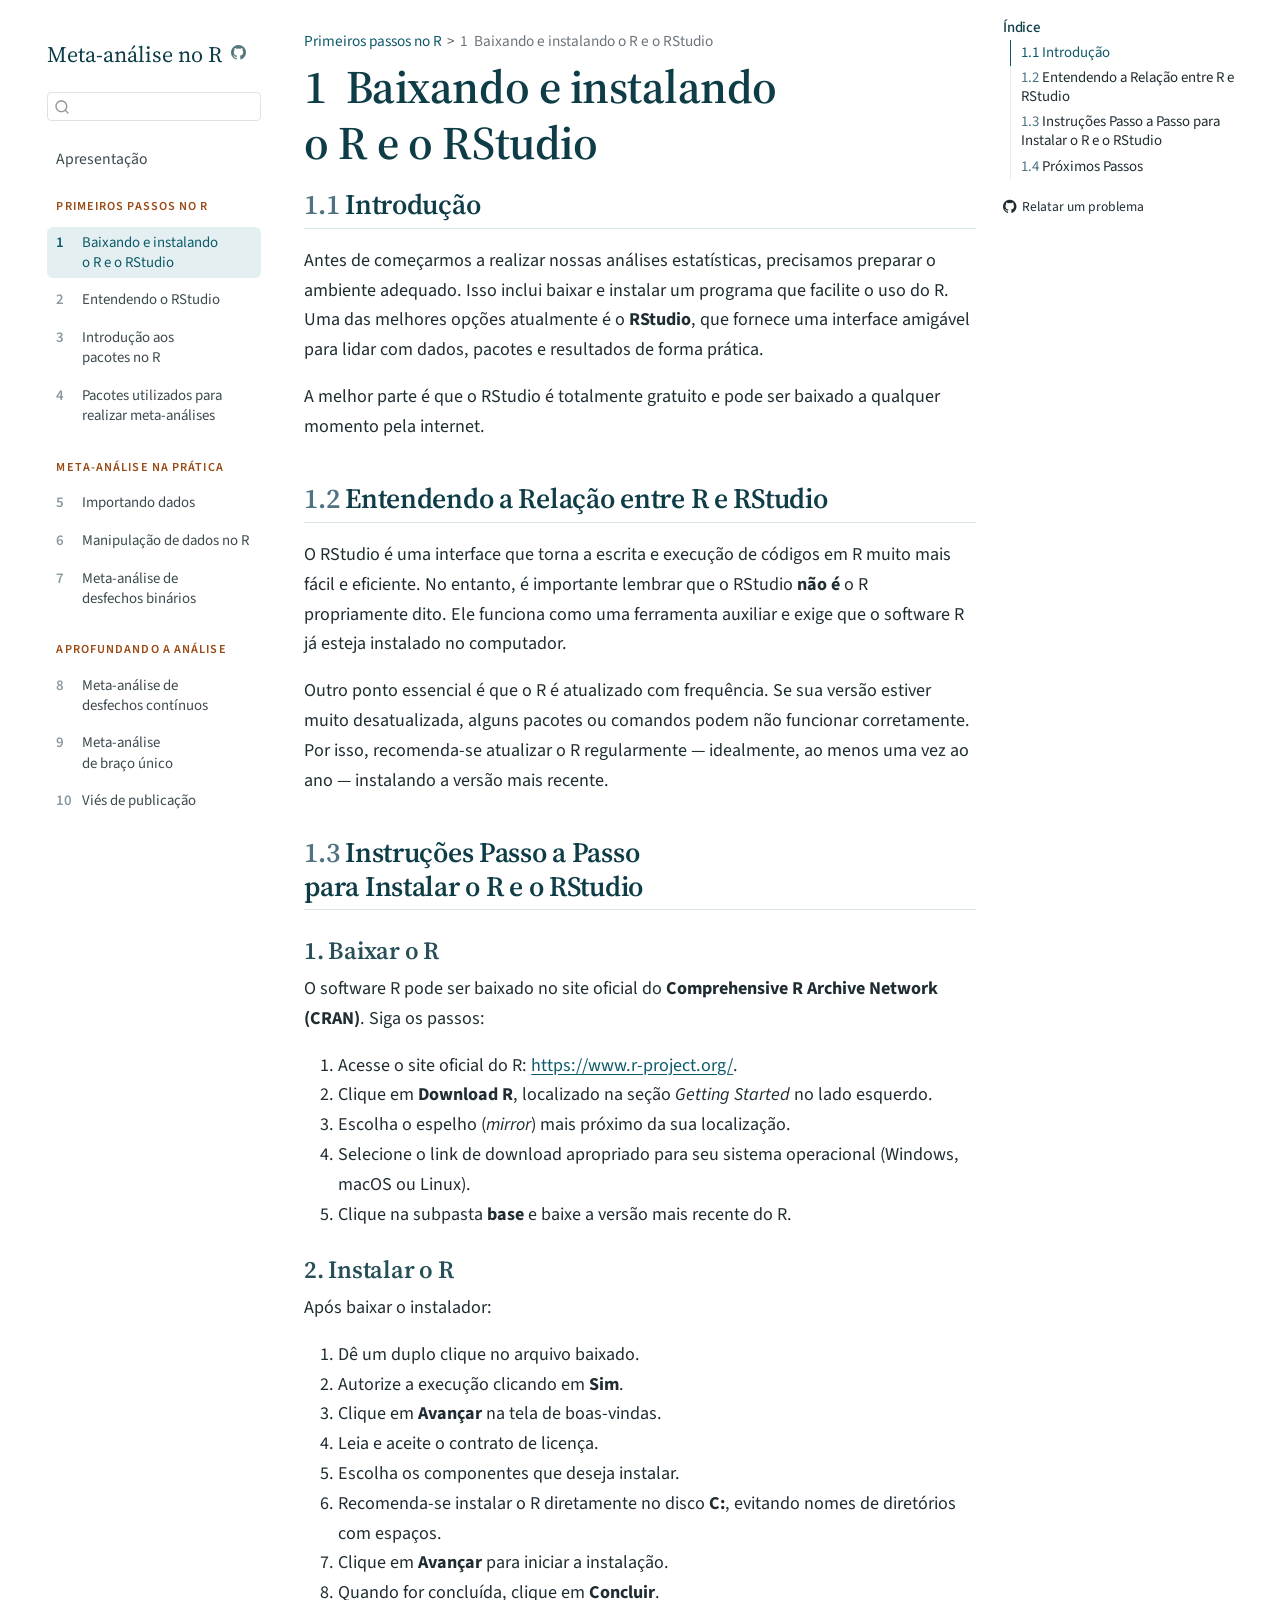
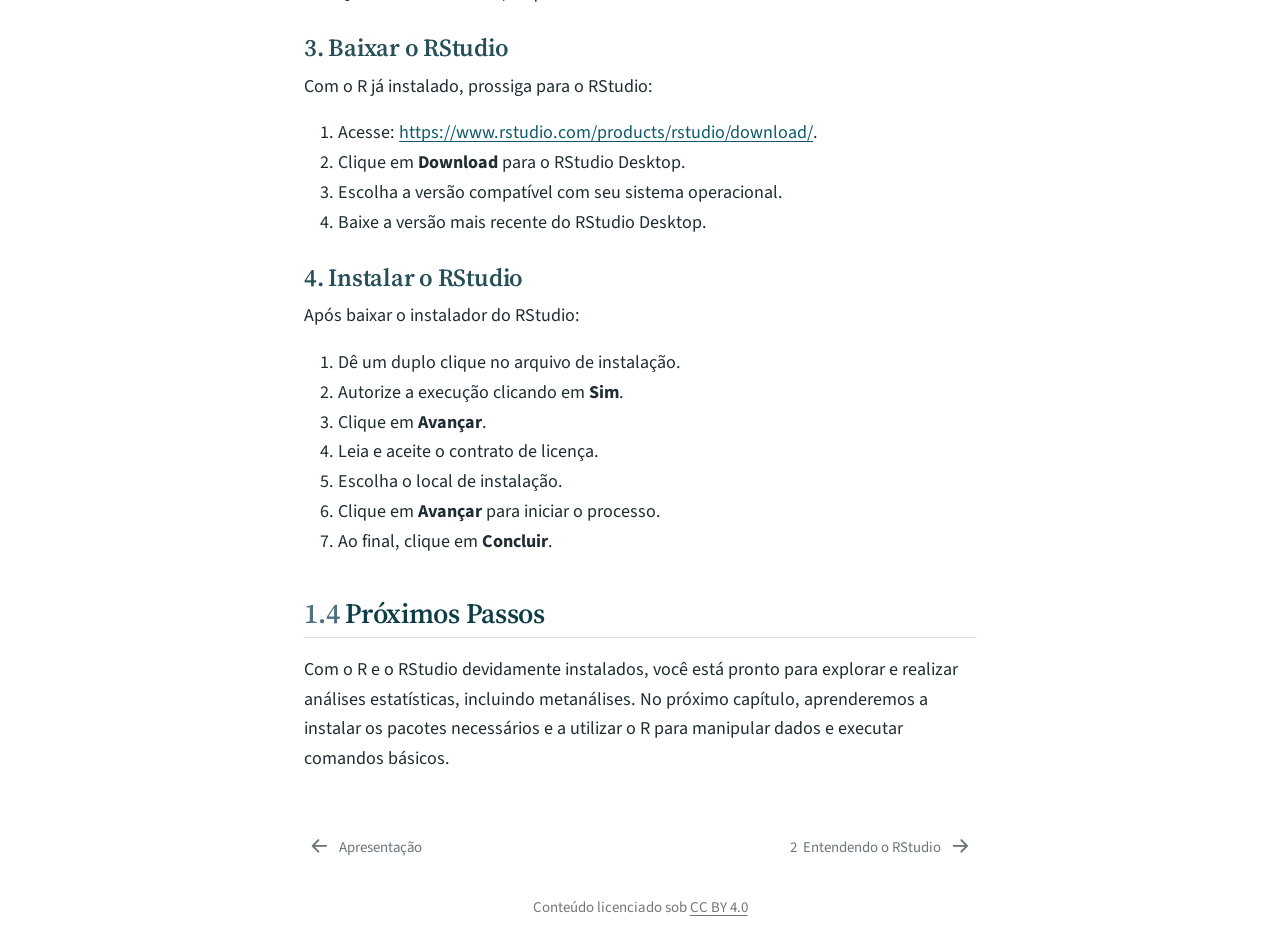
==== commit c0c9c041: "Built site for gh-pages" ====
--- a/cap01-instalando-r-rstudio.html
+++ b/cap01-instalando-r-rstudio.html
@@ -43,7 +43,7 @@
 <link href="site_libs/quarto-html/quarto-syntax-highlighting-b311067de9bb61c87081b7a4fd9bc435.css" rel="stylesheet" id="quarto-text-highlighting-styles">
 <script src="site_libs/bootstrap/bootstrap.min.js"></script>
 <link href="site_libs/bootstrap/bootstrap-icons.css" rel="stylesheet">
-<link href="site_libs/bootstrap/bootstrap-670e3724db7835d07184ee28e3689933.min.css" rel="stylesheet" append-hash="true" id="quarto-bootstrap" data-mode="light">
+<link href="site_libs/bootstrap/bootstrap-8f8930871a6f83626bb31d1f1603a1c0.min.css" rel="stylesheet" append-hash="true" id="quarto-bootstrap" data-mode="light">
 <script id="quarto-search-options" type="application/json">{
   "location": "sidebar",
   "copy-button": false,
@@ -183,6 +183,35 @@
   <div class="sidebar-item-container"> 
   <a href="./cap07-metanalise-binarios.html" class="sidebar-item-text sidebar-link">
  <span class="menu-text"><span class="chapter-number">7</span>&nbsp; <span class="chapter-title">Meta-análise de desfechos binários</span></span></a>
+  </div>
+</li>
+      </ul>
+  </li>
+        <li class="sidebar-item sidebar-item-section">
+      <div class="sidebar-item-container"> 
+            <a class="sidebar-item-text sidebar-link text-start" data-bs-toggle="collapse" data-bs-target="#quarto-sidebar-section-3" role="navigation" aria-expanded="true">
+ <span class="menu-text">Aprofundando a análise</span></a>
+          <a class="sidebar-item-toggle text-start" data-bs-toggle="collapse" data-bs-target="#quarto-sidebar-section-3" role="navigation" aria-expanded="true" aria-label="Alternar seção">
+            <i class="bi bi-chevron-right ms-2"></i>
+          </a> 
+      </div>
+      <ul id="quarto-sidebar-section-3" class="collapse list-unstyled sidebar-section depth1 show">  
+          <li class="sidebar-item">
+  <div class="sidebar-item-container"> 
+  <a href="./cap08-metanalise-continuos.html" class="sidebar-item-text sidebar-link">
+ <span class="menu-text"><span class="chapter-number">8</span>&nbsp; <span class="chapter-title">Meta-análise de desfechos contínuos</span></span></a>
+  </div>
+</li>
+          <li class="sidebar-item">
+  <div class="sidebar-item-container"> 
+  <a href="./cap09-metanalise-braco-unico.html" class="sidebar-item-text sidebar-link">
+ <span class="menu-text"><span class="chapter-number">9</span>&nbsp; <span class="chapter-title">Meta-análise de braço único</span></span></a>
+  </div>
+</li>
+          <li class="sidebar-item">
+  <div class="sidebar-item-container"> 
+  <a href="./cap10-vies-publicacao.html" class="sidebar-item-text sidebar-link">
+ <span class="menu-text"><span class="chapter-number">10</span>&nbsp; <span class="chapter-title">Viés de publicação</span></span></a>
   </div>
 </li>
       </ul>
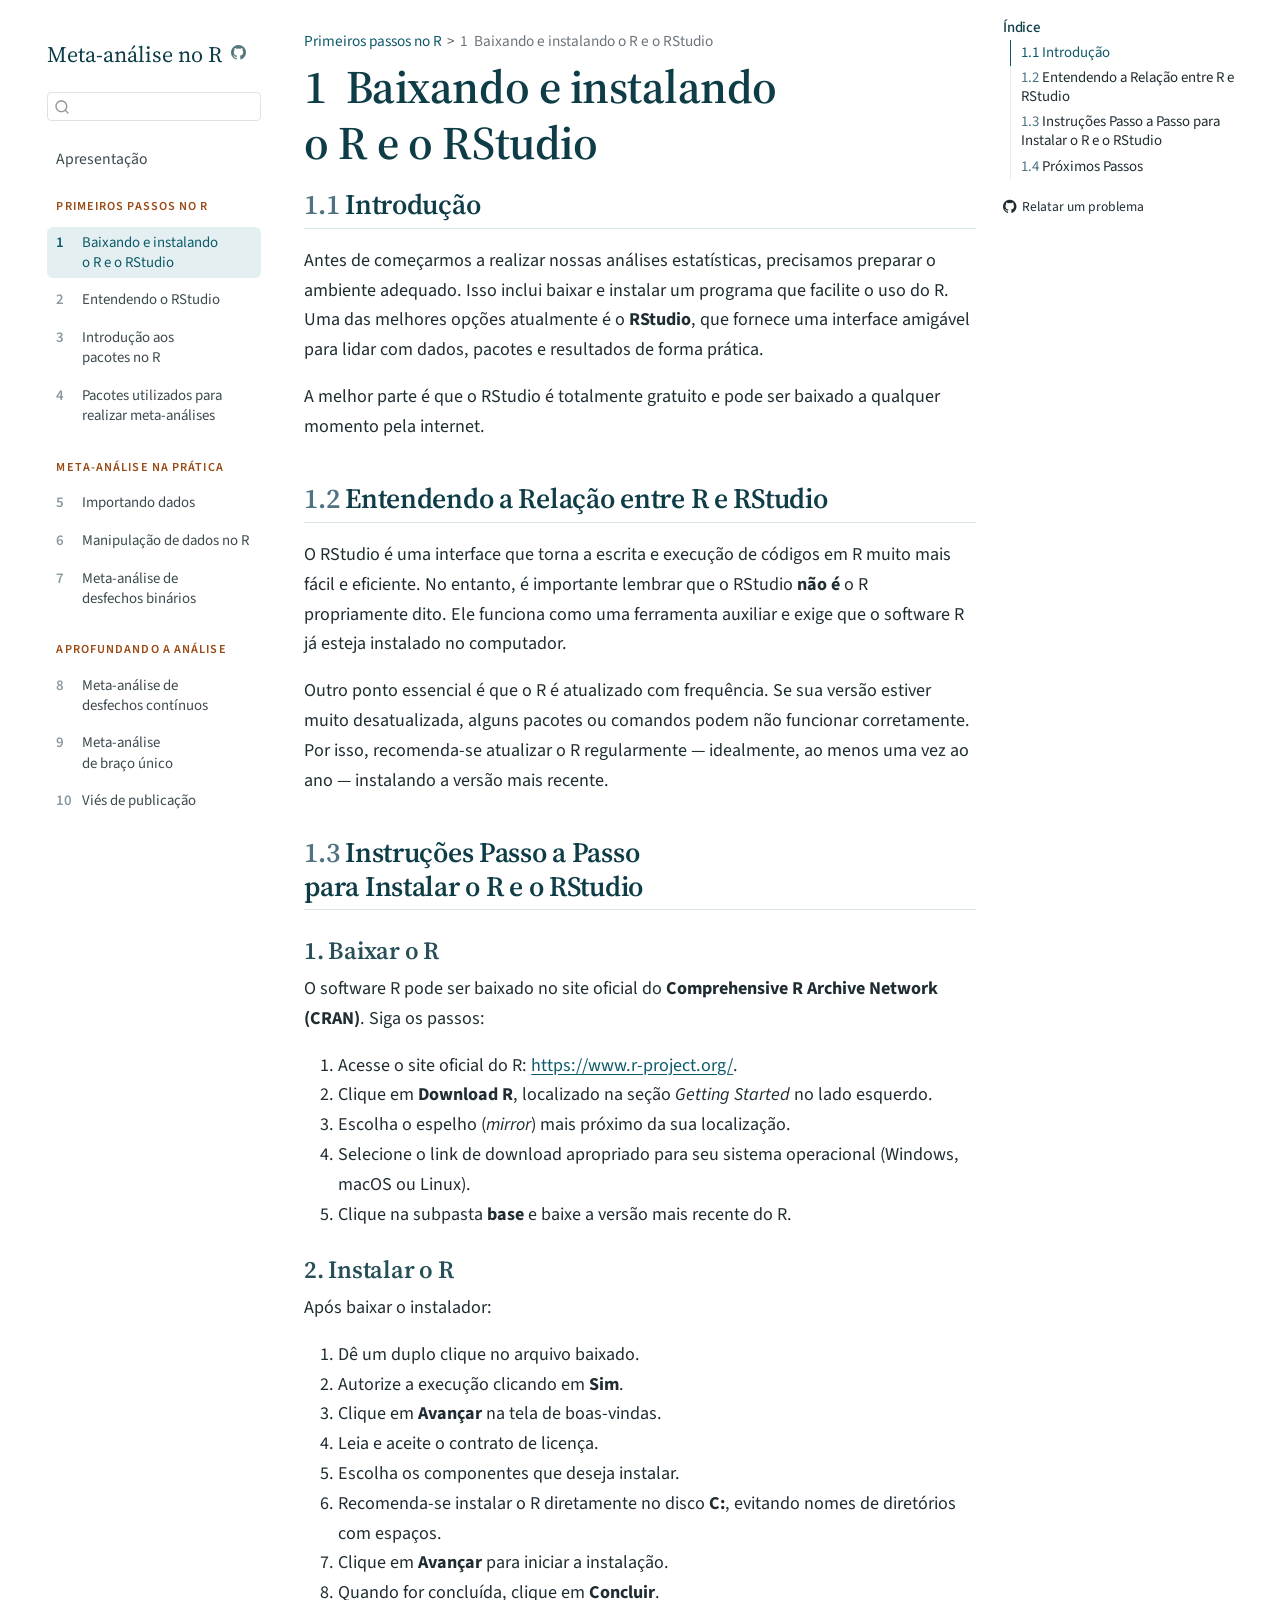
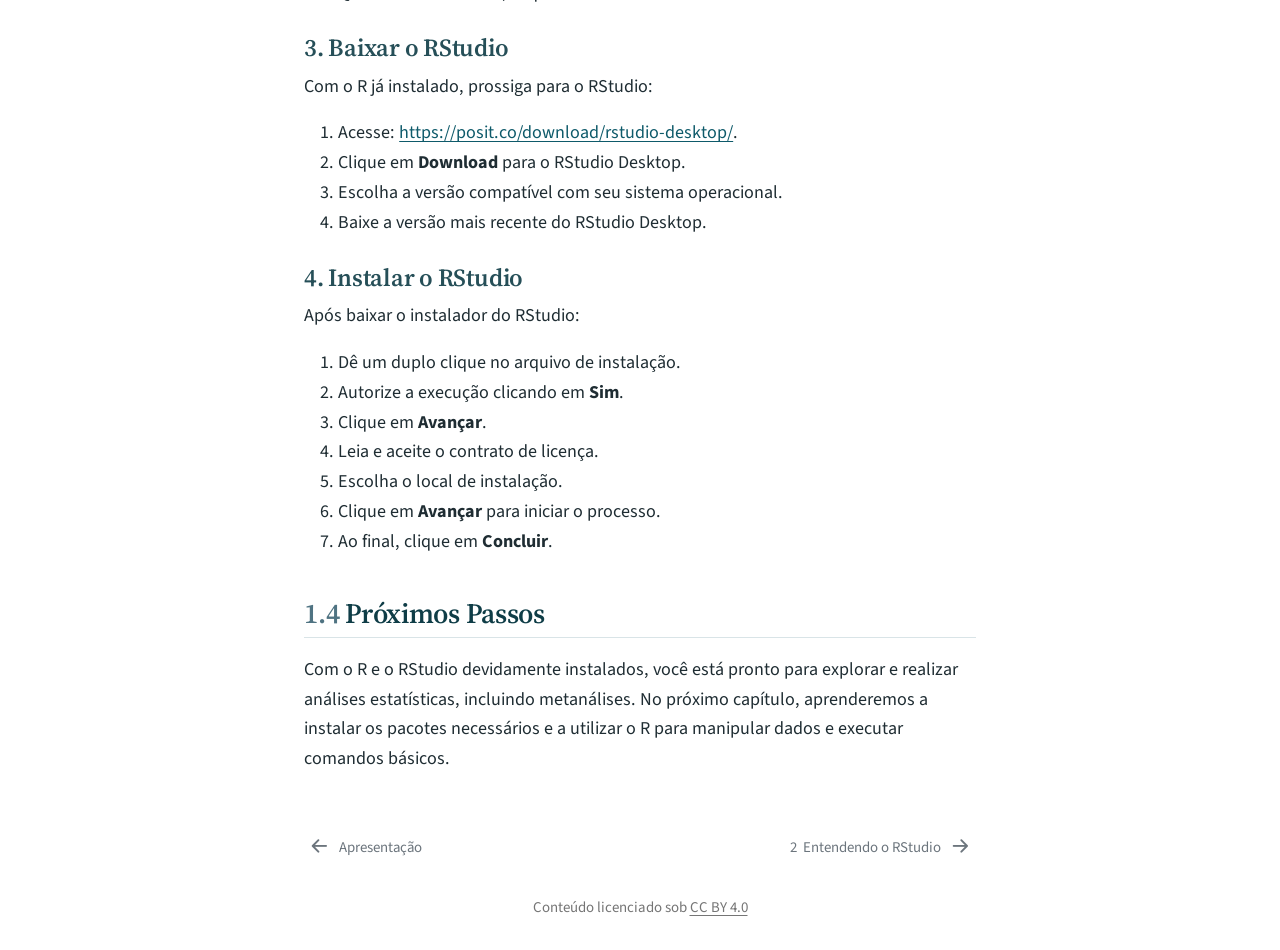
==== commit a4ded01f: "Built site for gh-pages" ====
--- a/cap01-instalando-r-rstudio.html
+++ b/cap01-instalando-r-rstudio.html
@@ -302,7 +302,7 @@
 <h3 class="anchored" data-anchor-id="baixar-o-rstudio">3. Baixar o RStudio</h3>
 <p>Com o R já instalado, prossiga para o RStudio:</p>
 <ol type="1">
-<li>Acesse: <a href="https://www.rstudio.com/products/rstudio/download/" class="uri">https://www.rstudio.com/products/rstudio/download/</a>.</li>
+<li>Acesse: <a href="https://posit.co/download/rstudio-desktop/" class="uri">https://posit.co/download/rstudio-desktop/</a>.</li>
 <li>Clique em <strong>Download</strong> para o RStudio Desktop.</li>
 <li>Escolha a versão compatível com seu sistema operacional.</li>
 <li>Baixe a versão mais recente do RStudio Desktop.</li>
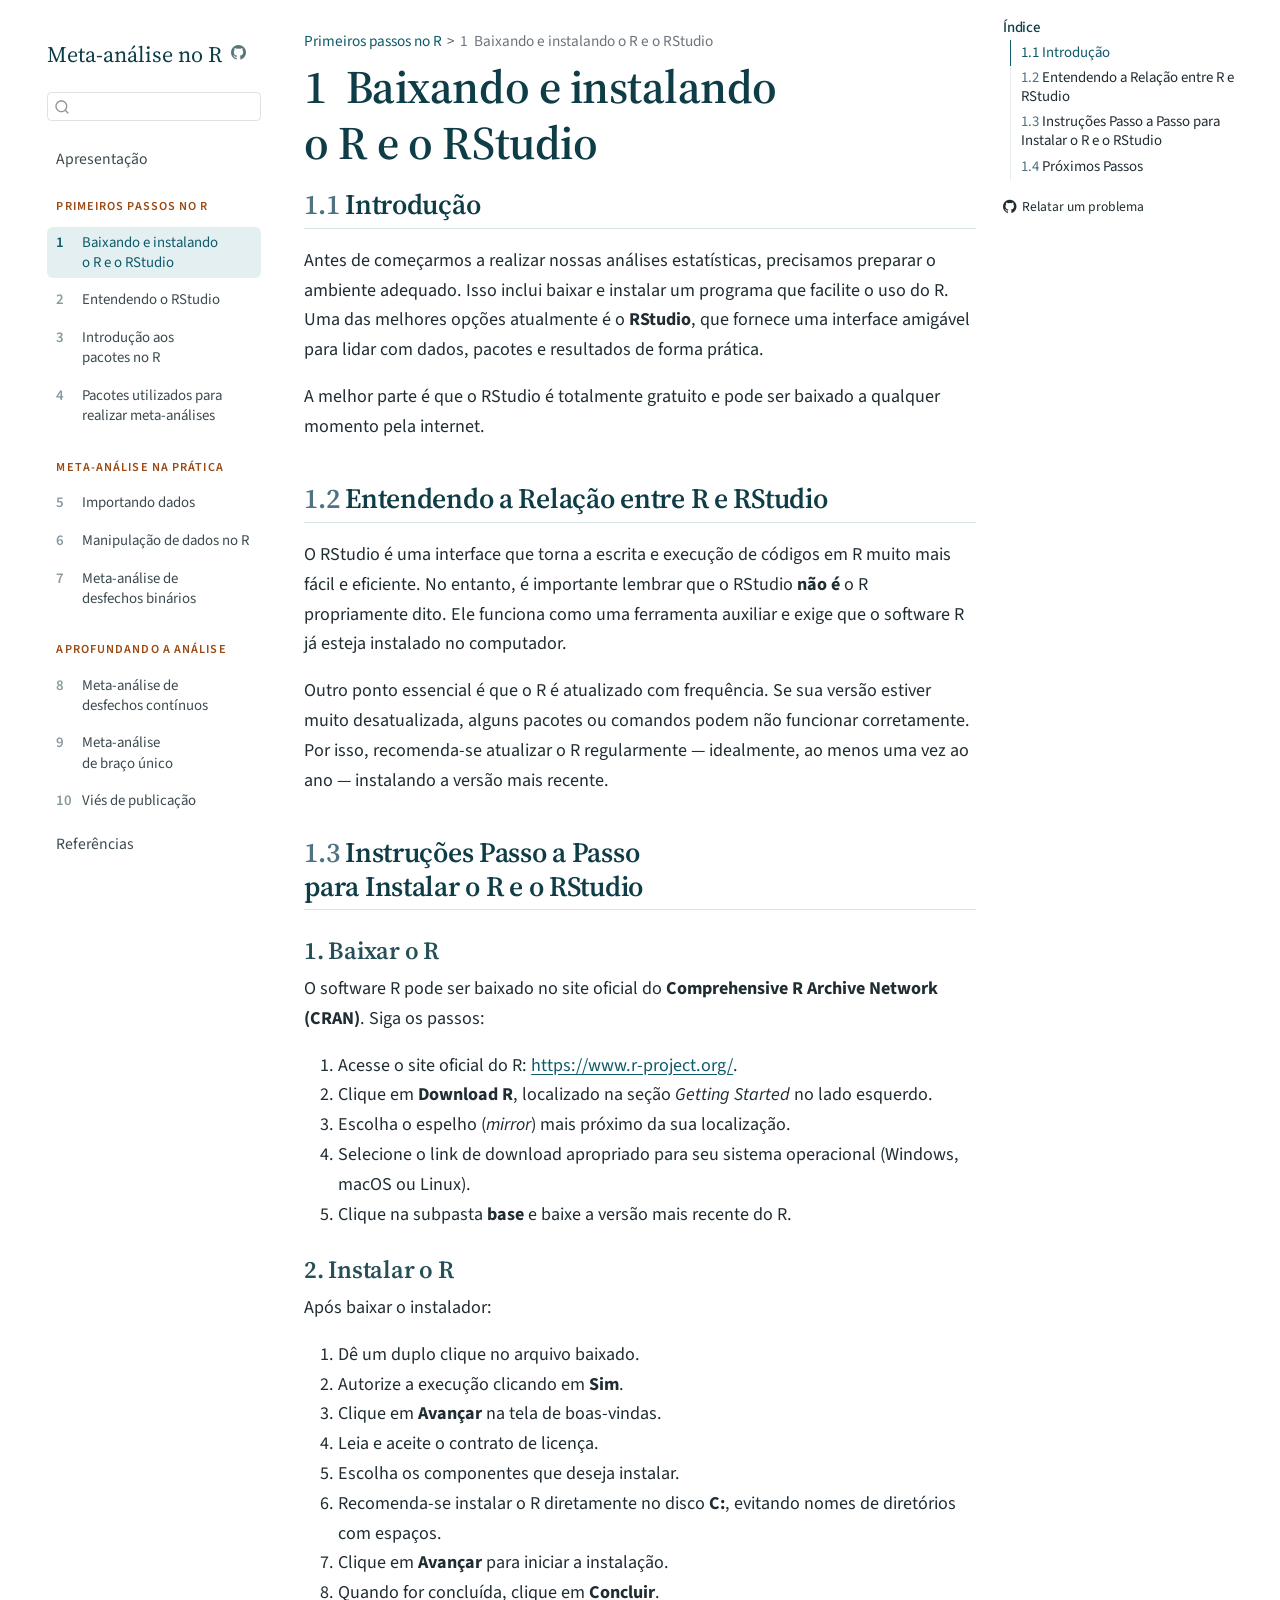
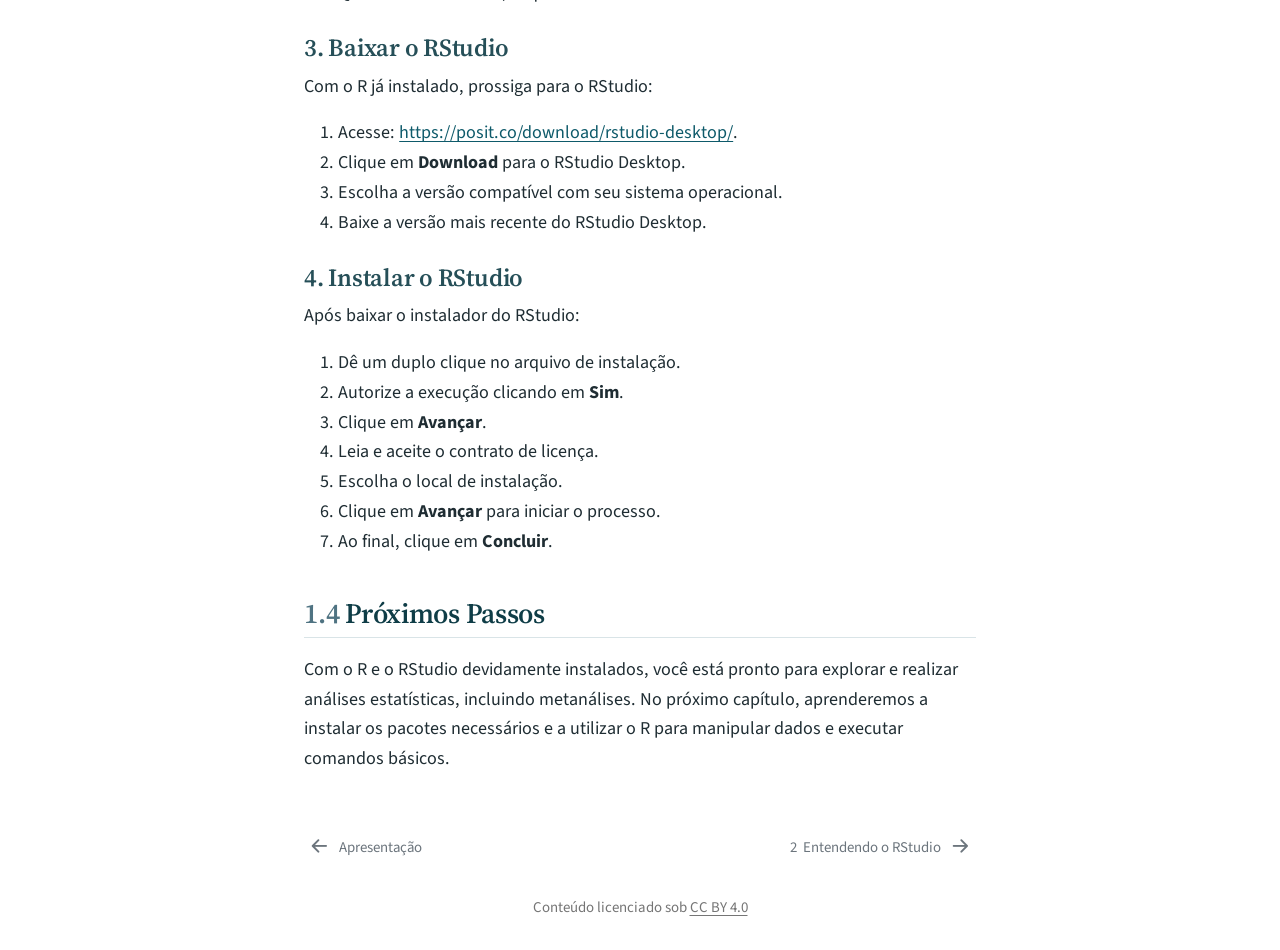
==== commit 29074b39: "Built site for gh-pages" ====
--- a/cap01-instalando-r-rstudio.html
+++ b/cap01-instalando-r-rstudio.html
@@ -216,6 +216,12 @@
 </li>
       </ul>
   </li>
+        <li class="sidebar-item">
+  <div class="sidebar-item-container"> 
+  <a href="./referencias.html" class="sidebar-item-text sidebar-link">
+ <span class="menu-text">Referências</span></a>
+  </div>
+</li>
     </ul>
     </div>
 </nav>
